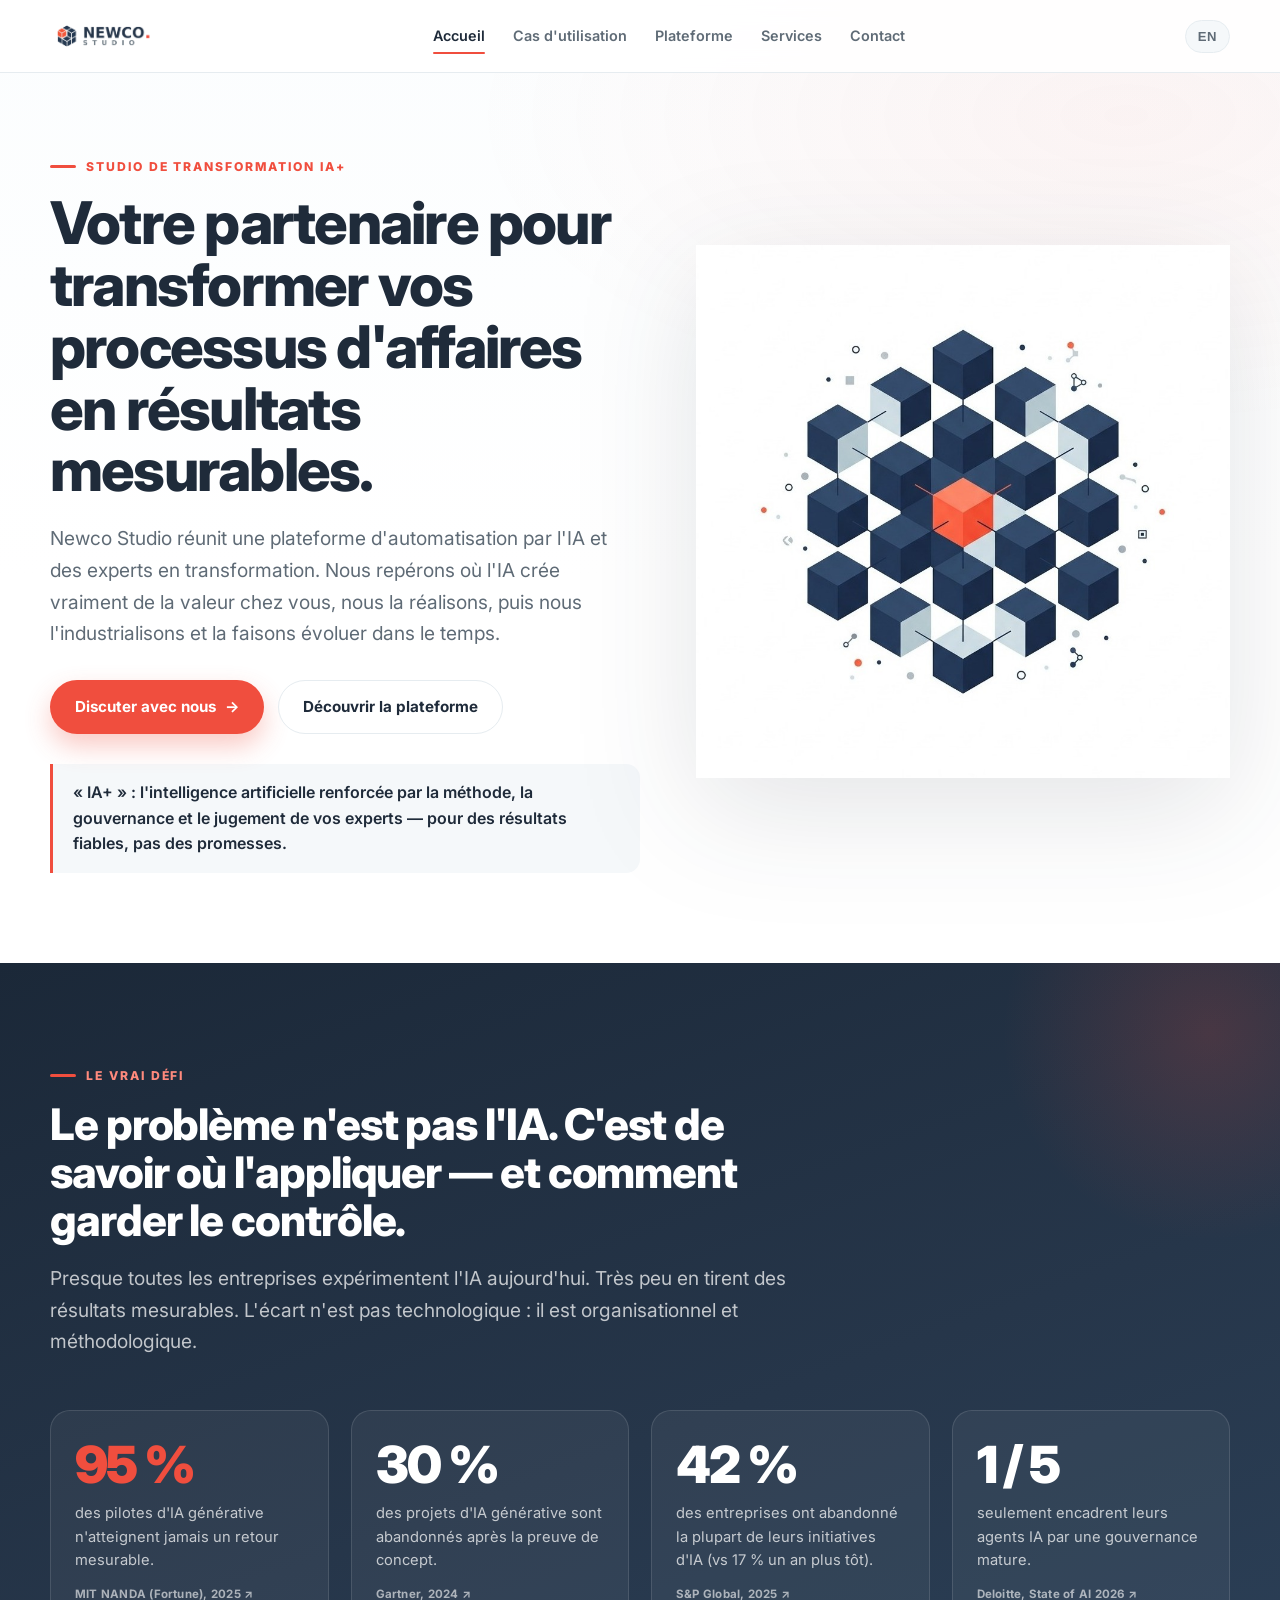
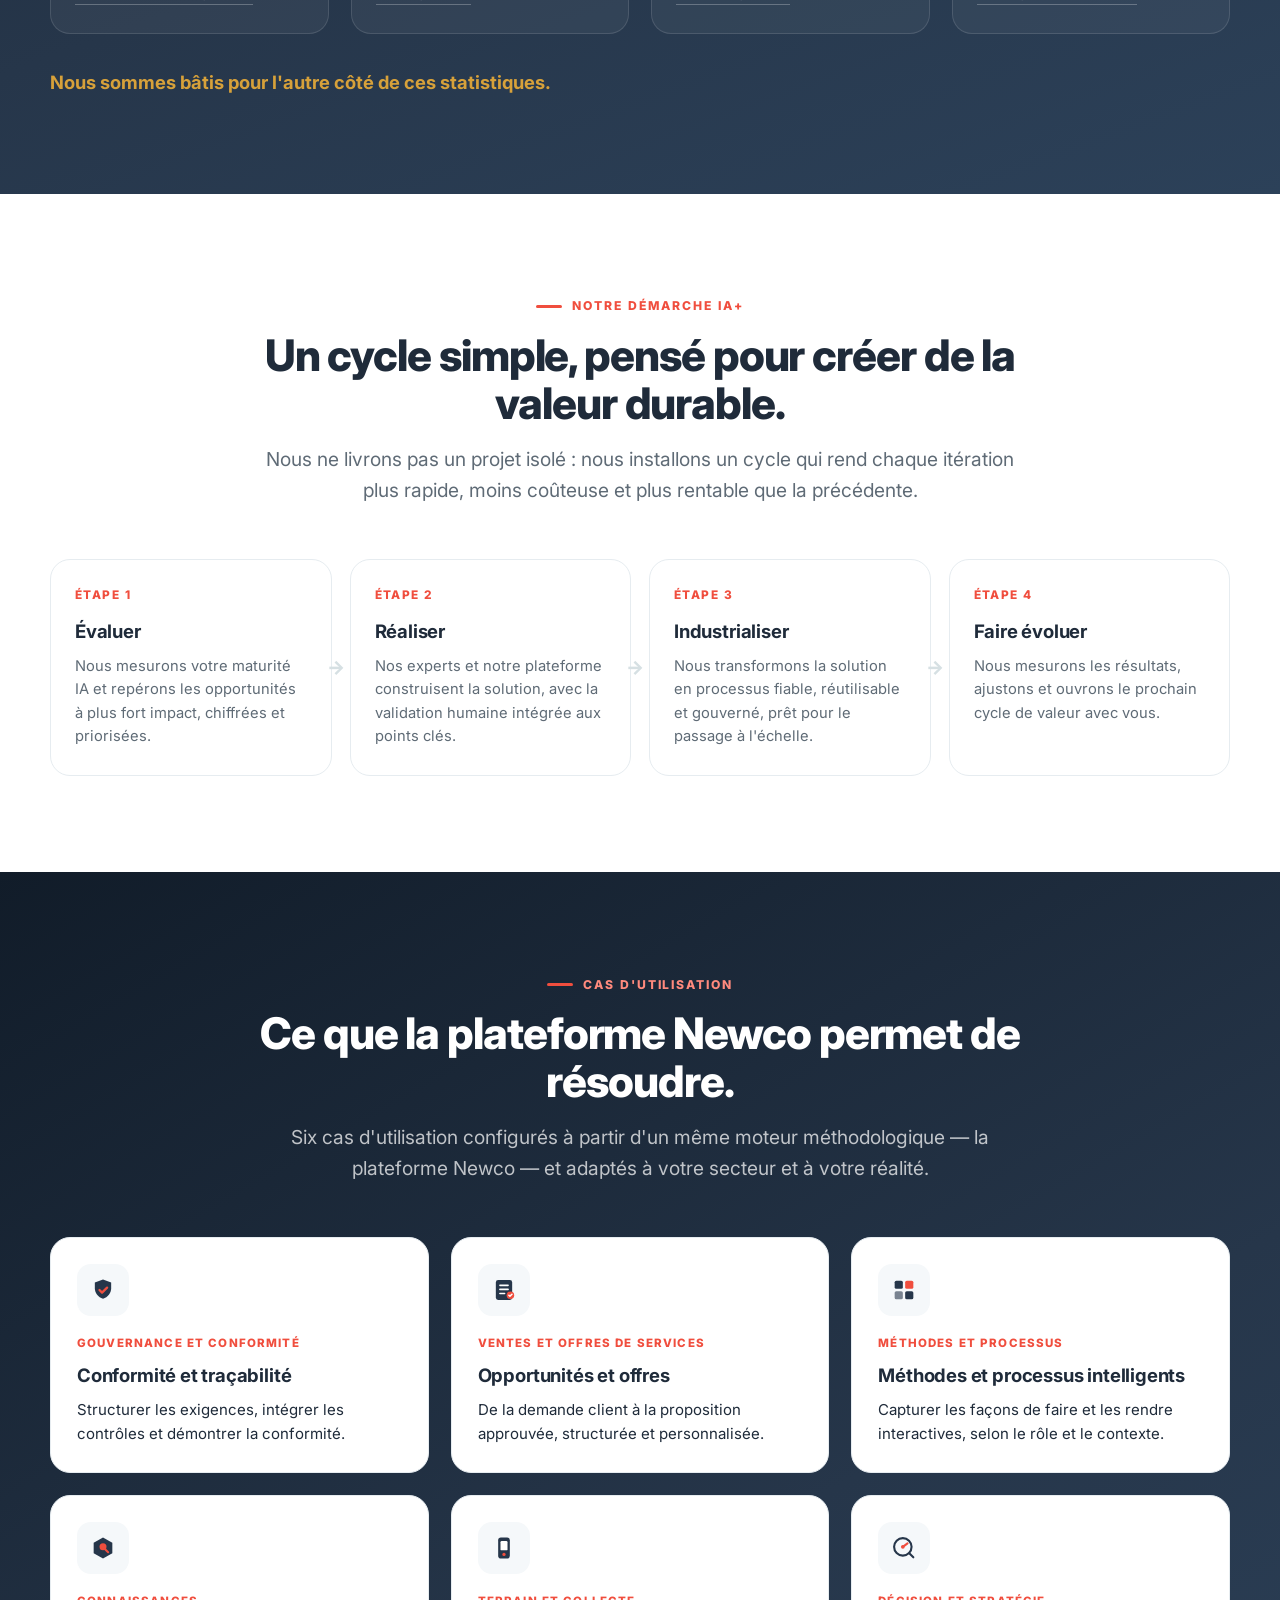
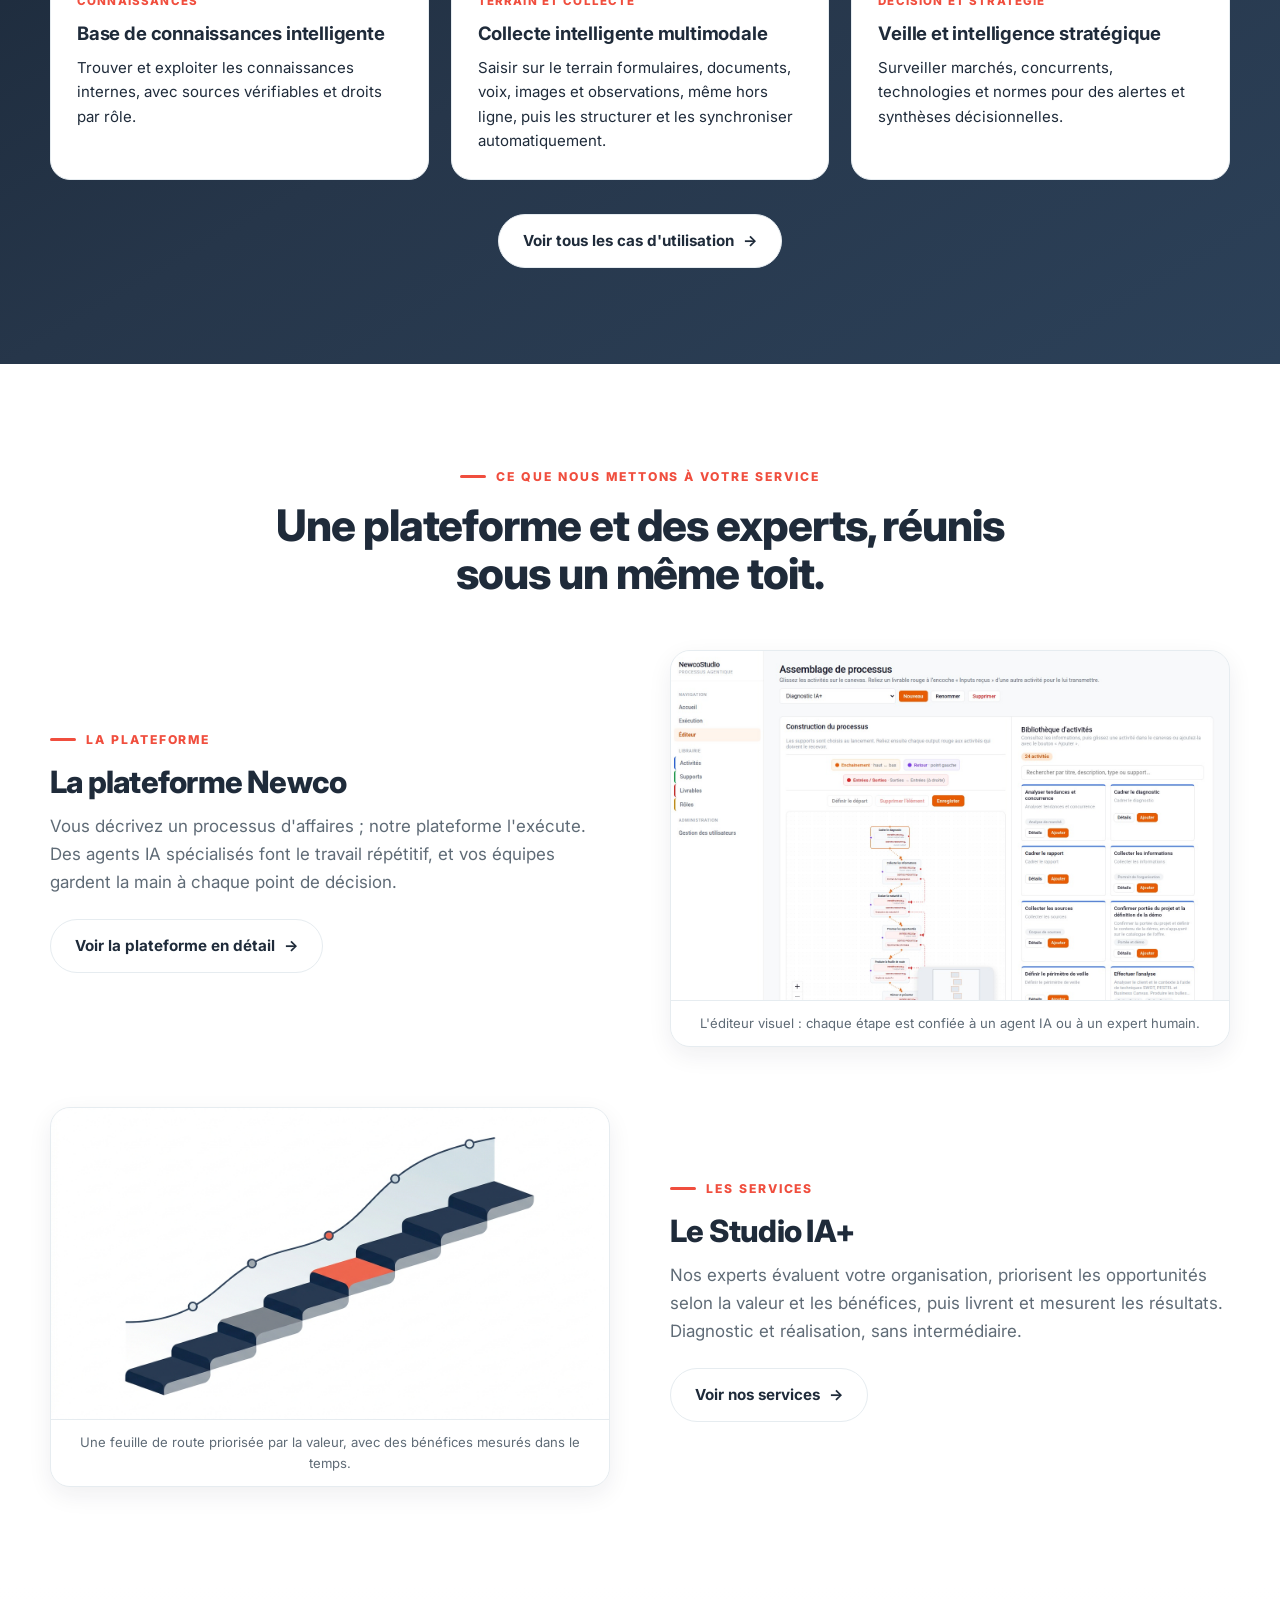
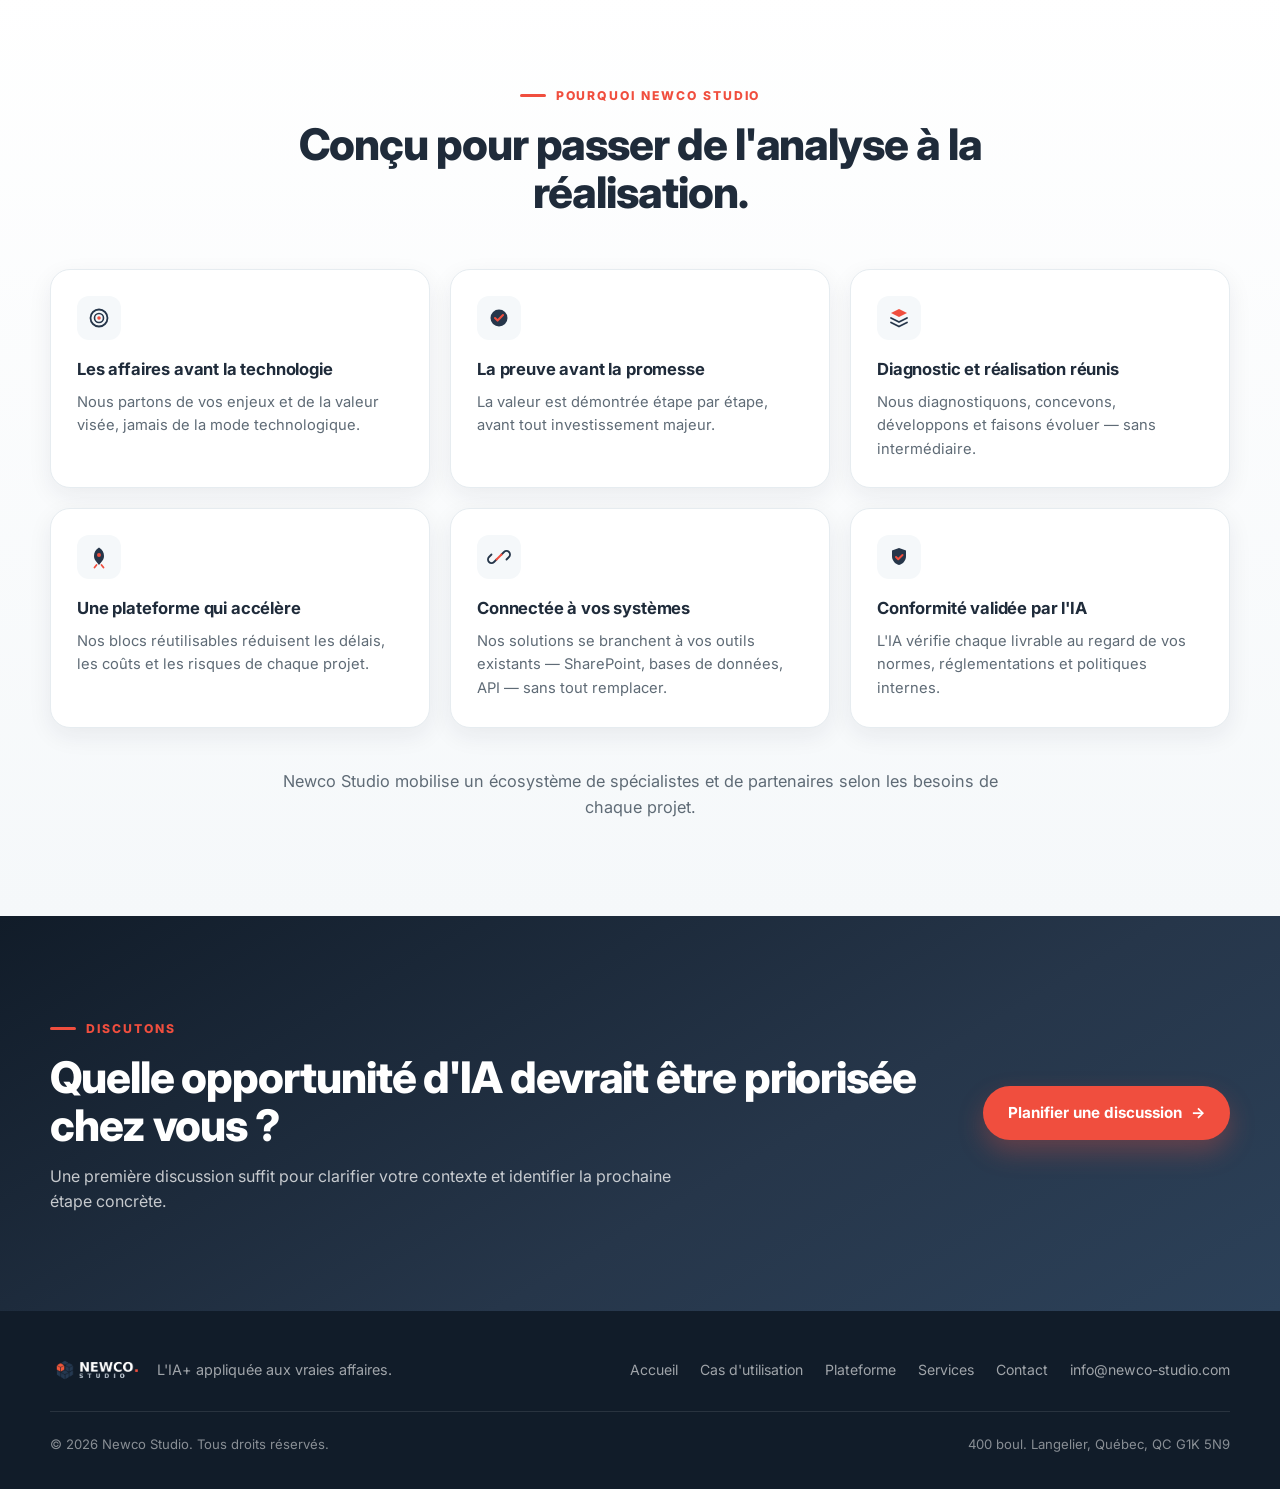
==== index.html @ 15df7fac "feat: initial public Newco Studio marketing site" ====
<!DOCTYPE html>
<html lang="fr">
<head>
<meta charset="utf-8">
<meta name="viewport" content="width=device-width, initial-scale=1">
<title>Newco Studio — Votre partenaire de transformation IA+</title>
<meta name="description" content="Newco Studio est un studio de transformation IA+ : nous évaluons où l'IA crée de la valeur chez vous, nous la réalisons avec notre plateforme et nos experts, puis nous l'industrialisons et la faisons évoluer.">
<meta name="theme-color" content="#26364A">
<link rel="icon" type="image/png" sizes="32x32" href="images/favicon-32.png">
<link rel="apple-touch-icon" sizes="180x180" href="images/favicon-180.png">
<meta property="og:type" content="website">
<meta property="og:title" content="Newco Studio — Votre partenaire de transformation IA+">
<meta property="og:description" content="Un studio qui transforme vos processus d'affaires en résultats mesurables : évaluer, réaliser, industrialiser, faire évoluer.">
<meta property="og:image" content="images/og-image.jpg">
<meta property="og:image:width" content="1200">
<meta property="og:image:height" content="630">
<meta name="twitter:card" content="summary_large_image">
<link rel="preconnect" href="https://fonts.googleapis.com">
<link rel="preconnect" href="https://fonts.gstatic.com" crossorigin>
<link href="https://fonts.googleapis.com/css2?family=Inter:wght@400;500;600;700;800;900&display=swap" rel="stylesheet">
<link rel="stylesheet" href="styles.css">
</head>
<body data-lang="fr"
  data-title-fr="Newco Studio — Votre partenaire de transformation IA+"
  data-title-en="Newco Studio — Your AI+ transformation partner">

<header class="nav">
  <div class="wrap nav-in">
    <a class="brand" href="index.html" aria-label="Newco Studio"><img src="images/logo-wordmark.png" alt="Newco Studio"></a>
    <nav class="nav-links" id="navLinks">
      <a class="link active" href="index.html"><span class="fr">Accueil</span><span class="en">Home</span></a>
      <a class="link" href="use-cases.html"><span class="fr">Cas d'utilisation</span><span class="en">Use cases</span></a>
      <a class="link" href="platform.html"><span class="fr">Plateforme</span><span class="en">Platform</span></a>
      <a class="link" href="services.html"><span class="fr">Services</span><span class="en">Services</span></a>
      <a class="link" href="contact.html"><span class="fr">Contact</span><span class="en">Contact</span></a>
    </nav>
    <div class="nav-right">
      <button class="lang" id="langBtn" aria-label="Switch language"><span class="fr">EN</span><span class="en">FR</span></button>
      <button class="menu-btn" id="menuBtn" aria-label="Menu"><span></span><span></span><span></span></button>
    </div>
  </div>
</header>

<main id="top">

<!-- HERO -->
<section class="hero">
  <div class="wrap hero-grid">
    <div class="hero-copy">
      <div class="eyebrow"><span class="fr">Studio de transformation IA+</span><span class="en">AI+ transformation studio</span></div>
      <h1>
        <span class="fr">Votre partenaire pour transformer vos processus d'affaires en résultats mesurables.</span>
        <span class="en">Your partner to turn business processes into measurable results.</span>
      </h1>
      <p class="lead">
        <span class="fr">Newco Studio réunit une plateforme d'automatisation par l'IA et des experts en transformation. Nous repérons où l'IA crée vraiment de la valeur chez vous, nous la réalisons, puis nous l'industrialisons et la faisons évoluer dans le temps.</span>
        <span class="en">Newco Studio brings together an AI automation platform and transformation experts. We pinpoint where AI truly creates value for you, we build it, then we industrialize it and keep it evolving over time.</span>
      </p>
      <div class="actions">
        <a class="btn btn-primary btn-arrow" href="contact.html"><span class="fr">Discuter avec nous</span><span class="en">Let's talk</span></a>
        <a class="btn btn-ghost" href="platform.html"><span class="fr">Découvrir la plateforme</span><span class="en">See the platform</span></a>
      </div>
      <div class="hero-q">
        <span class="fr">« IA+ » : l'intelligence artificielle renforcée par la méthode, la gouvernance et le jugement de vos experts — pour des résultats fiables, pas des promesses.</span>
        <span class="en">"AI+": artificial intelligence reinforced by method, governance and your experts' judgment — for reliable results, not promises.</span>
      </div>
    </div>
    <div class="hero-visual">
      <img src="images/hero-abstract.jpg" alt="" width="894" height="894" fetchpriority="high">
    </div>
  </div>
</section>

<!-- PROBLEM / MARKET -->
<section class="problem">
  <div class="wrap">
    <div class="section-head reveal">
      <div class="eyebrow"><span class="fr">Le vrai défi</span><span class="en">The real challenge</span></div>
      <h2>
        <span class="fr">Le problème n'est pas l'IA. C'est de savoir où l'appliquer — et comment garder le contrôle.</span>
        <span class="en">The problem isn't AI. It's knowing where to apply it — and how to stay in control.</span>
      </h2>
      <p class="lead" style="margin-top:18px">
        <span class="fr">Presque toutes les entreprises expérimentent l'IA aujourd'hui. Très peu en tirent des résultats mesurables. L'écart n'est pas technologique : il est organisationnel et méthodologique.</span>
        <span class="en">Almost every company is experimenting with AI today. Very few get measurable results. The gap isn't technological — it's organizational and methodological.</span>
      </p>
    </div>
    <div class="stats">
      <div class="stat hl reveal"><b>95&nbsp;%</b><span><span class="fr">des pilotes d'IA générative n'atteignent jamais un retour mesurable.</span><span class="en">of generative-AI pilots never reach a measurable return.</span><a class="src" href="https://fortune.com/2025/10/16/torch-ceo-former-salesforce-heather-conklin-leadership-failures-ai-roi" target="_blank" rel="noopener">MIT NANDA (Fortune), 2025 ↗</a></span></div>
      <div class="stat reveal"><b>30&nbsp;%</b><span><span class="fr">des projets d'IA générative sont abandonnés après la preuve de concept.</span><span class="en">of generative-AI projects are abandoned after proof of concept.</span><a class="src" href="https://www.gartner.com/en/newsroom/press-releases/2024-07-29-gartner-predicts-30-percent-of-generative-ai-projects-will-be-abandoned-after-proof-of-concept-by-end-of-2025" target="_blank" rel="noopener">Gartner, 2024 ↗</a></span></div>
      <div class="stat reveal"><b>42&nbsp;%</b><span><span class="fr">des entreprises ont abandonné la plupart de leurs initiatives d'IA (vs 17&nbsp;% un an plus tôt).</span><span class="en">of companies abandoned most of their AI initiatives (vs 17% a year earlier).</span><a class="src" href="https://www.ciodive.com/news/AI-project-fail-data-SPGlobal/742590" target="_blank" rel="noopener">S&amp;P Global, 2025 ↗</a></span></div>
      <div class="stat reveal"><b>1&nbsp;/&nbsp;5</b><span><span class="fr">seulement encadrent leurs agents IA par une gouvernance mature.</span><span class="en">only govern their AI agents with a mature model.</span><a class="src" href="https://www.deloitte.com/us/en/what-we-do/capabilities/applied-artificial-intelligence/content/state-of-ai-in-the-enterprise.html" target="_blank" rel="noopener">Deloitte, State of AI 2026 ↗</a></span></div>
    </div>
    <p class="problem-foot"><span class="fr">Nous sommes bâtis pour <span>l'autre côté</span> de ces statistiques.</span><span class="en">We're built for <span>the other side</span> of these statistics.</span></p>
  </div>
</section>

<!-- APPROACH / CYCLE -->
<section>
  <div class="wrap">
    <div class="section-head center reveal">
      <div class="eyebrow center-eb"><span class="fr">Notre démarche IA+</span><span class="en">Our AI+ approach</span></div>
      <h2><span class="fr">Un cycle simple, pensé pour créer de la valeur durable.</span><span class="en">A simple cycle, built to create lasting value.</span></h2>
      <p class="lead" style="margin-top:16px"><span class="fr">Nous ne livrons pas un projet isolé : nous installons un cycle qui rend chaque itération plus rapide, moins coûteuse et plus rentable que la précédente.</span><span class="en">We don't just deliver a one-off project: we set up a cycle that makes each iteration faster, cheaper and more profitable than the last.</span></p>
    </div>
    <div class="chain">
      <div class="chain-step reveal">
        <div class="cn"><span class="fr">Étape 1</span><span class="en">Step 1</span></div>
        <h3><span class="fr">Évaluer</span><span class="en">Evaluate</span></h3>
        <p><span class="fr">Nous mesurons votre maturité IA et repérons les opportunités à plus fort impact, chiffrées et priorisées.</span><span class="en">We measure your AI maturity and identify the highest-impact opportunities, quantified and prioritized.</span></p>
      </div>
      <div class="chain-step reveal">
        <div class="cn"><span class="fr">Étape 2</span><span class="en">Step 2</span></div>
        <h3><span class="fr">Réaliser</span><span class="en">Deliver</span></h3>
        <p><span class="fr">Nos experts et notre plateforme construisent la solution, avec la validation humaine intégrée aux points clés.</span><span class="en">Our experts and platform build the solution, with human validation built into every key step.</span></p>
      </div>
      <div class="chain-step reveal">
        <div class="cn"><span class="fr">Étape 3</span><span class="en">Step 3</span></div>
        <h3><span class="fr">Industrialiser</span><span class="en">Industrialize</span></h3>
        <p><span class="fr">Nous transformons la solution en processus fiable, réutilisable et gouverné, prêt pour le passage à l'échelle.</span><span class="en">We turn the solution into a reliable, reusable, governed process ready to scale.</span></p>
      </div>
      <div class="chain-step reveal">
        <div class="cn"><span class="fr">Étape 4</span><span class="en">Step 4</span></div>
        <h3><span class="fr">Faire évoluer</span><span class="en">Evolve</span></h3>
        <p><span class="fr">Nous mesurons les résultats, ajustons et ouvrons le prochain cycle de valeur avec vous.</span><span class="en">We measure results, adjust, and open the next value cycle with you.</span></p>
      </div>
    </div>
  </div>
</section>

<!-- USE CASES -->
<section class="dark">
  <div class="wrap">
    <div class="section-head center reveal">
      <div class="eyebrow center-eb"><span class="fr">Cas d'utilisation</span><span class="en">Use cases</span></div>
      <h2><span class="fr">Ce que la plateforme Newco permet de résoudre.</span><span class="en">What the Newco platform helps you solve.</span></h2>
      <p class="lead" style="margin-top:16px"><span class="fr">Six cas d'utilisation configurés à partir d'un même moteur méthodologique — la plateforme Newco — et adaptés à votre secteur et à votre réalité.</span><span class="en">Six use cases configured from one methodological engine — the Newco platform — and tailored to your sector and reality.</span></p>
    </div>
    <div class="cards">
      <a class="rcard reveal" href="use-cases.html#conformite" style="text-decoration:none;color:inherit">
        <div class="ricon"><svg viewBox="0 0 24 24" fill="none"><path d="M12 3l7 2.5v5c0 4.2-2.9 7.7-7 9-4.1-1.3-7-4.8-7-9v-5L12 3z" fill="#26364A"/><path d="M9 12l2.2 2.2L15.5 10" stroke="#F04E3E" stroke-width="2" stroke-linecap="round" stroke-linejoin="round"/></svg></div>
        <div class="rsector"><span class="fr">Gouvernance et conformité</span><span class="en">Governance &amp; compliance</span></div>
        <h3><span class="fr">Conformité et traçabilité</span><span class="en">Compliance &amp; traceability</span></h3>
        <p><span class="fr">Structurer les exigences, intégrer les contrôles et démontrer la conformité.</span><span class="en">Structure requirements, embed controls and prove compliance.</span></p>
      </a>
      <a class="rcard reveal" href="use-cases.html#offres" style="text-decoration:none;color:inherit">
        <div class="ricon"><svg viewBox="0 0 24 24" fill="none"><rect x="5" y="3.5" width="14" height="17" rx="2" fill="#26364A"/><path d="M8.5 8h7M8.5 11.5h7M8.5 15h4" stroke="#fff" stroke-width="1.4" stroke-linecap="round"/><circle cx="17.5" cy="16.5" r="3.2" fill="#F04E3E"/><path d="M16.2 16.5l.9.9 1.7-1.8" stroke="#fff" stroke-width="1.3" stroke-linecap="round" stroke-linejoin="round"/></svg></div>
        <div class="rsector"><span class="fr">Ventes et offres de services</span><span class="en">Sales &amp; service offerings</span></div>
        <h3><span class="fr">Opportunités et offres</span><span class="en">Opportunities &amp; proposals</span></h3>
        <p><span class="fr">De la demande client à la proposition approuvée, structurée et personnalisée.</span><span class="en">From client request to an approved, structured and tailored proposal.</span></p>
      </a>
      <a class="rcard reveal" href="use-cases.html#methodes" style="text-decoration:none;color:inherit">
        <div class="ricon"><svg viewBox="0 0 24 24" fill="none"><rect x="4" y="4" width="7" height="7" rx="1.4" fill="#26364A"/><rect x="13" y="4" width="7" height="7" rx="1.4" fill="#F04E3E"/><rect x="4" y="13" width="7" height="7" rx="1.4" fill="#26364A" opacity=".6"/><rect x="13" y="13" width="7" height="7" rx="1.4" fill="#26364A"/></svg></div>
        <div class="rsector"><span class="fr">Méthodes et processus</span><span class="en">Methods &amp; processes</span></div>
        <h3><span class="fr">Méthodes et processus intelligents</span><span class="en">Smart methods &amp; processes</span></h3>
        <p><span class="fr">Capturer les façons de faire et les rendre interactives, selon le rôle et le contexte.</span><span class="en">Capture ways of working and make them interactive, by role and context.</span></p>
      </a>
      <a class="rcard reveal" href="use-cases.html#connaissances" style="text-decoration:none;color:inherit">
        <div class="ricon"><svg viewBox="0 0 24 24" fill="none"><path d="M12 3l8 4.5v9L12 21l-8-4.5v-9L12 3z" fill="#26364A"/><circle cx="12" cy="11" r="3" fill="#F04E3E"/><path d="M14 13.2l2.4 2.4" stroke="#F04E3E" stroke-width="1.8" stroke-linecap="round"/></svg></div>
        <div class="rsector"><span class="fr">Connaissances</span><span class="en">Knowledge</span></div>
        <h3><span class="fr">Base de connaissances intelligente</span><span class="en">Smart knowledge base</span></h3>
        <p><span class="fr">Trouver et exploiter les connaissances internes, avec sources vérifiables et droits par rôle.</span><span class="en">Find and use internal knowledge, with verifiable sources and role-based access.</span></p>
      </a>
      <a class="rcard reveal" href="use-cases.html#collecte" style="text-decoration:none;color:inherit">
        <div class="ricon"><svg viewBox="0 0 24 24" fill="none"><rect x="7" y="3" width="10" height="18" rx="2.4" fill="#26364A"/><rect x="9" y="6" width="6" height="8" rx="1" fill="#fff"/><circle cx="12" cy="17.5" r="1.4" fill="#F04E3E"/></svg></div>
        <div class="rsector"><span class="fr">Terrain et collecte</span><span class="en">Field &amp; capture</span></div>
        <h3><span class="fr">Collecte intelligente multimodale</span><span class="en">Multimodal smart capture</span></h3>
        <p><span class="fr">Saisir sur le terrain formulaires, documents, voix, images et observations, même hors ligne, puis les structurer et les synchroniser automatiquement.</span><span class="en">Capture forms, documents, voice, images and observations in the field, even offline, then structure and sync them automatically.</span></p>
      </a>
      <a class="rcard reveal" href="use-cases.html#veille" style="text-decoration:none;color:inherit">
        <div class="ricon"><svg viewBox="0 0 24 24" fill="none"><circle cx="11" cy="11" r="7.5" stroke="#26364A" stroke-width="1.8"/><path d="M11 11l4-3" stroke="#F04E3E" stroke-width="1.8" stroke-linecap="round"/><circle cx="11" cy="11" r="1.6" fill="#F04E3E"/><path d="M16.5 16.5L20 20" stroke="#26364A" stroke-width="1.8" stroke-linecap="round"/></svg></div>
        <div class="rsector"><span class="fr">Décision et stratégie</span><span class="en">Decision &amp; strategy</span></div>
        <h3><span class="fr">Veille et intelligence stratégique</span><span class="en">Market &amp; strategic intelligence</span></h3>
        <p><span class="fr">Surveiller marchés, concurrents, technologies et normes pour des alertes et synthèses décisionnelles.</span><span class="en">Monitor markets, competitors, technologies and standards for decision-ready alerts and briefs.</span></p>
      </a>
    </div>
    <div style="text-align:center;margin-top:34px" class="reveal">
      <a class="btn btn-ghost btn-arrow" href="use-cases.html"><span class="fr">Voir tous les cas d'utilisation</span><span class="en">See all use cases</span></a>
    </div>
  </div>
</section>

<!-- WHAT WE OFFER (Product + Services teaser) -->
<section>
  <div class="wrap">
    <div class="section-head center reveal">
      <div class="eyebrow center-eb"><span class="fr">Ce que nous mettons à votre service</span><span class="en">What we bring to the table</span></div>
      <h2><span class="fr">Une plateforme et des experts, réunis sous un même toit.</span><span class="en">A platform and experts, under one roof.</span></h2>
    </div>
    <div class="split">
      <div class="reveal">
        <div class="eyebrow"><span class="fr">La plateforme</span><span class="en">The platform</span></div>
        <h2 style="font-size:clamp(1.5rem,2.4vw,2rem)"><span class="fr">La plateforme Newco</span><span class="en">The Newco platform</span></h2>
        <p class="lead" style="margin-top:14px;font-size:1.06rem"><span class="fr">Vous décrivez un processus d'affaires ; notre plateforme l'exécute. Des agents IA spécialisés font le travail répétitif, et vos équipes gardent la main à chaque point de décision.</span><span class="en">You describe a business process; our platform runs it. Specialized AI agents handle the repetitive work, and your teams keep control at every decision point.</span></p>
        <div style="margin-top:22px"><a class="btn btn-ghost btn-arrow" href="platform.html"><span class="fr">Voir la plateforme en détail</span><span class="en">Explore the platform</span></a></div>
      </div>
      <div class="split-media reveal">
        <img src="images/product-editor.jpg" alt="">
        <div class="media-cap"><span class="fr">L'éditeur visuel : chaque étape est confiée à un agent IA ou à un expert humain.</span><span class="en">The visual editor: each step is handled by an AI agent or a human expert.</span></div>
      </div>
    </div>
    <div class="split rev" style="margin-top:60px">
      <div class="reveal">
        <div class="eyebrow"><span class="fr">Les services</span><span class="en">The services</span></div>
        <h2 style="font-size:clamp(1.5rem,2.4vw,2rem)"><span class="fr">Le Studio IA+</span><span class="en">The AI+ Studio</span></h2>
        <p class="lead" style="margin-top:14px;font-size:1.06rem"><span class="fr">Nos experts évaluent votre organisation, priorisent les opportunités selon la valeur et les bénéfices, puis livrent et mesurent les résultats. Diagnostic et réalisation, sans intermédiaire.</span><span class="en">Our experts assess your organization, prioritize opportunities by value and benefits, then deliver and measure results. Diagnosis and delivery, with no hand-offs.</span></p>
        <div style="margin-top:22px"><a class="btn btn-ghost btn-arrow" href="services.html"><span class="fr">Voir nos services</span><span class="en">See our services</span></a></div>
      </div>
      <div class="split-media reveal">
        <img src="images/service-roadmap.jpg" alt="">
        <div class="media-cap"><span class="fr">Une feuille de route priorisée par la valeur, avec des bénéfices mesurés dans le temps.</span><span class="en">A roadmap prioritized by value, with benefits measured over time.</span></div>
      </div>
    </div>
  </div>
</section>

<!-- WHY -->
<section class="why">
  <div class="wrap">
    <div class="section-head center reveal">
      <div class="eyebrow center-eb"><span class="fr">Pourquoi Newco Studio</span><span class="en">Why Newco Studio</span></div>
      <h2><span class="fr">Conçu pour passer de l'analyse à la réalisation.</span><span class="en">Built to go from analysis to real results.</span></h2>
    </div>
    <div class="why-grid">
      <div class="why-card reveal">
        <div class="wi"><svg viewBox="0 0 24 24" fill="none"><circle cx="12" cy="12" r="8.5" stroke="#26364A" stroke-width="1.8"/><circle cx="12" cy="12" r="4.5" stroke="#26364A" stroke-width="1.6"/><circle cx="12" cy="12" r="1.8" fill="#F04E3E"/></svg></div>
        <h3><span class="fr">Les affaires avant la technologie</span><span class="en">Business before technology</span></h3>
        <p><span class="fr">Nous partons de vos enjeux et de la valeur visée, jamais de la mode technologique.</span><span class="en">We start from your challenges and target value, never from tech hype.</span></p>
      </div>
      <div class="why-card reveal">
        <div class="wi"><svg viewBox="0 0 24 24" fill="none"><circle cx="12" cy="12" r="8.5" fill="#26364A"/><path d="M8 12l2.6 2.6L16 9" stroke="#F04E3E" stroke-width="2.1" stroke-linecap="round" stroke-linejoin="round"/></svg></div>
        <h3><span class="fr">La preuve avant la promesse</span><span class="en">Proof before promise</span></h3>
        <p><span class="fr">La valeur est démontrée étape par étape, avant tout investissement majeur.</span><span class="en">Value is proven step by step, before any major investment.</span></p>
      </div>
      <div class="why-card reveal">
        <div class="wi"><svg viewBox="0 0 24 24" fill="none"><path d="M12 3l8 4-8 4-8-4 8-4z" fill="#F04E3E"/><path d="M4 12l8 4 8-4" stroke="#26364A" stroke-width="1.8" stroke-linecap="round" stroke-linejoin="round"/><path d="M4 16.5l8 4 8-4" stroke="#26364A" stroke-width="1.8" stroke-linecap="round" stroke-linejoin="round"/></svg></div>
        <h3><span class="fr">Diagnostic et réalisation réunis</span><span class="en">Diagnosis and delivery together</span></h3>
        <p><span class="fr">Nous diagnostiquons, concevons, développons et faisons évoluer — sans intermédiaire.</span><span class="en">We diagnose, design, build and evolve — no hand-offs.</span></p>
      </div>
      <div class="why-card reveal">
        <div class="wi"><svg viewBox="0 0 24 24" fill="none"><path d="M12 2.5c3.5 2 5 5.2 5 8.5 0 2.3-1 4.3-2.4 5.8L12 20l-2.6-3.2C8 15.3 7 13.3 7 11c0-3.3 1.5-6.5 5-8.5z" fill="#26364A"/><circle cx="12" cy="10" r="2" fill="#F04E3E"/><path d="M9.5 20l-2 2.5M14.5 20l2 2.5" stroke="#F04E3E" stroke-width="1.8" stroke-linecap="round"/></svg></div>
        <h3><span class="fr">Une plateforme qui accélère</span><span class="en">A platform that accelerates</span></h3>
        <p><span class="fr">Nos blocs réutilisables réduisent les délais, les coûts et les risques de chaque projet.</span><span class="en">Our reusable building blocks cut the time, cost and risk of every project.</span></p>
      </div>
      <div class="why-card reveal">
        <div class="wi"><svg viewBox="0 0 24 24" fill="none"><path d="M9.5 14.5L7 17a3.5 3.5 0 01-5-5l2.5-2.5" stroke="#26364A" stroke-width="1.8" stroke-linecap="round"/><path d="M14.5 9.5L17 7a3.5 3.5 0 015 5l-2.5 2.5" stroke="#26364A" stroke-width="1.8" stroke-linecap="round"/><path d="M9.5 14.5l5-5" stroke="#F04E3E" stroke-width="2" stroke-linecap="round"/></svg></div>
        <h3><span class="fr">Connectée à vos systèmes</span><span class="en">Connected to your systems</span></h3>
        <p><span class="fr">Nos solutions se branchent à vos outils existants — SharePoint, bases de données, API — sans tout remplacer.</span><span class="en">Our solutions connect to your existing tools — SharePoint, databases, APIs — without replacing everything.</span></p>
      </div>
      <div class="why-card reveal">
        <div class="wi"><svg viewBox="0 0 24 24" fill="none"><path d="M12 3l7 2.6v5.3c0 4.6-3 7.9-7 9.2-4-1.3-7-4.6-7-9.2V5.6L12 3z" fill="#26364A"/><path d="M9 12l2.2 2.2L15.5 10" stroke="#F04E3E" stroke-width="2" stroke-linecap="round" stroke-linejoin="round"/></svg></div>
        <h3><span class="fr">Conformité validée par l'IA</span><span class="en">AI-validated compliance</span></h3>
        <p><span class="fr">L'IA vérifie chaque livrable au regard de vos normes, réglementations et politiques internes.</span><span class="en">AI checks every deliverable against your standards, regulations and internal policies.</span></p>
      </div>
    </div>
    <p class="why-foot"><span class="fr">Newco Studio mobilise un écosystème de spécialistes et de partenaires selon les besoins de chaque projet.</span><span class="en">Newco Studio taps a network of specialists and partners as each project requires.</span></p>
  </div>
</section>

<!-- CTA -->
<section class="cta">
  <div class="wrap">
    <div class="cta-box reveal">
      <div>
        <div class="eyebrow"><span class="fr">Discutons</span><span class="en">Let's talk</span></div>
        <h2><span class="fr">Quelle opportunité d'IA devrait être priorisée chez vous ?</span><span class="en">Which AI opportunity should you prioritize first?</span></h2>
        <p><span class="fr">Une première discussion suffit pour clarifier votre contexte et identifier la prochaine étape concrète.</span><span class="en">A first conversation is enough to clarify your context and identify the next concrete step.</span></p>
      </div>
      <a class="btn btn-primary btn-arrow" href="contact.html"><span class="fr">Planifier une discussion</span><span class="en">Schedule a conversation</span></a>
    </div>
  </div>
</section>

</main>

<footer class="footer">
  <div class="wrap footer-in">
    <div class="footer-brand">
      <img src="images/logo-wordmark-light.png" alt="Newco Studio">
      <p class="footer-tag"><span class="fr">L'IA+ appliquée aux vraies affaires.</span><span class="en">AI+ applied to real business.</span></p>
    </div>
    <nav class="footer-links">
      <a href="index.html"><span class="fr">Accueil</span><span class="en">Home</span></a>
      <a href="use-cases.html"><span class="fr">Cas d'utilisation</span><span class="en">Use cases</span></a>
      <a href="platform.html"><span class="fr">Plateforme</span><span class="en">Platform</span></a>
      <a href="services.html"><span class="fr">Services</span><span class="en">Services</span></a>
      <a href="contact.html"><span class="fr">Contact</span><span class="en">Contact</span></a>
      <a href="mailto:info@newco-studio.com">info@newco-studio.com</a>
    </nav>
  </div>
  <div class="wrap footer-bottom">
    <span><span class="fr">© 2026 Newco Studio. Tous droits réservés.</span><span class="en">© 2026 Newco Studio. All rights reserved.</span></span>
    <span><span class="fr">400 boul. Langelier, Québec, QC G1K 5N9</span><span class="en">400 Langelier Blvd, Quebec City, QC G1K 5N9</span></span>
  </div>
</footer>

<script src="app.js"></script>
</body>
</html>
---- styles.css ----
:root{
  --navy:#26364A; --navy-deep:#1b2838; --navy-darker:#111c29;
  --orange:#F04E3E; --brick:#C44132; --gold:#D7A13A;
  --ink:#1f2b3a; --muted:#5f6b76; --line:#e6ecf0;
  --paper:#ffffff; --soft:#f5f8fa; --soft2:#eef3f6;
  --slate:#6E7A83; --mist:#D6E0E3;
  --purple:#7C5CBF;
  --radius:20px; --shadow:0 20px 50px rgba(23,35,51,.10); --shadow-sm:0 8px 24px rgba(23,35,51,.07);
  --maxw:1180px;
}
*{box-sizing:border-box}
html{scroll-behavior:smooth;scroll-padding-top:86px}
body{margin:0;font-family:"Inter",ui-sans-serif,system-ui,-apple-system,"Segoe UI",sans-serif;color:var(--ink);background:var(--paper);line-height:1.6;-webkit-font-smoothing:antialiased;text-rendering:optimizeLegibility}
a{color:inherit;text-decoration:none}
img{max-width:100%;display:block}
.wrap{width:min(var(--maxw),calc(100% - 44px));margin-inline:auto}
section{padding:96px 0}
h1,h2,h3,p{margin:0}
h1{font-size:clamp(2.3rem,4.6vw,3.9rem);line-height:1.05;letter-spacing:-.03em;font-weight:800;color:var(--ink)}
h2{font-size:clamp(1.9rem,3.4vw,2.9rem);line-height:1.1;letter-spacing:-.025em;font-weight:800}
h3{font-size:1.16rem;font-weight:700;letter-spacing:-.01em}
p{color:var(--muted)}
.lead{font-size:clamp(1.05rem,1.5vw,1.25rem);line-height:1.65;color:var(--muted)}
.eyebrow{display:inline-flex;align-items:center;gap:10px;font-size:.76rem;font-weight:800;letter-spacing:.16em;text-transform:uppercase;color:var(--orange);margin-bottom:16px}
.eyebrow::before{content:"";width:26px;height:3px;border-radius:99px;background:var(--orange)}
.section-head{max-width:760px;margin-bottom:52px}
.section-head.center{margin-inline:auto;text-align:center}
.center-eb{justify-content:center}
.muted-strong{color:var(--ink);font-weight:600}
/* Buttons */
.btn{display:inline-flex;align-items:center;justify-content:center;gap:9px;padding:14px 24px;border-radius:999px;font-weight:700;font-size:.95rem;border:1.5px solid transparent;cursor:pointer;transition:transform .18s ease,background .18s ease,box-shadow .18s ease,border-color .18s}
.btn:hover{transform:translateY(-2px)}
.btn-primary{background:var(--orange);color:#fff;box-shadow:0 12px 26px rgba(240,78,62,.30)}
.btn-primary:hover{background:var(--brick);box-shadow:0 16px 32px rgba(196,65,50,.34)}
.btn-ghost{border-color:var(--line);color:var(--ink);background:#fff}
.btn-ghost:hover{border-color:var(--navy);background:var(--soft)}
.btn-light{border-color:rgba(255,255,255,.28);color:#fff;background:rgba(255,255,255,.06)}
.btn-light:hover{background:rgba(255,255,255,.14)}
.btn-arrow::after{content:"→";font-weight:700;transition:transform .18s}
.btn:hover .btn-arrow::after,.btn-arrow:hover::after{transform:translateX(3px)}
/* Nav */
header.nav{position:fixed;inset:0 0 auto 0;z-index:1000;background:rgba(255,255,255,.85);backdrop-filter:saturate(180%) blur(14px);border-bottom:1px solid var(--line)}
.nav-in{height:72px;display:flex;align-items:center;justify-content:space-between;gap:20px}
.brand{display:flex;align-items:center;gap:12px}
.brand img{height:34px;width:auto}
.nav-links{display:flex;align-items:center;gap:28px}
.nav-links a.link{font-size:.9rem;font-weight:600;color:var(--muted);transition:color .16s;position:relative}
.nav-links a.link:hover{color:var(--ink)}
.nav-links a.link.active{color:var(--ink)}
.nav-links a.link.active::after{content:"";position:absolute;left:0;right:0;bottom:-6px;height:2px;border-radius:2px;background:var(--orange)}
.nav-right{display:flex;align-items:center;gap:14px}
.lang{display:inline-flex;align-items:center;gap:6px;font-size:.82rem;font-weight:800;letter-spacing:.04em;color:var(--muted);background:var(--soft);border:1px solid var(--line);padding:8px 12px;border-radius:999px;cursor:pointer;transition:.16s}
.lang:hover{color:var(--ink);border-color:var(--navy)}
.menu-btn{display:none;background:none;border:0;cursor:pointer;padding:6px}
.menu-btn span{display:block;width:24px;height:2px;background:var(--ink);margin:5px 0;border-radius:2px;transition:.2s}
/* Hero (home) */
.hero{padding-top:150px;padding-bottom:90px;background:radial-gradient(1100px 520px at 88% 12%,rgba(240,78,62,.06),transparent 60%),linear-gradient(180deg,#fbfdfe,#fff 60%)}
.hero-grid{display:grid;grid-template-columns:1.05fr .95fr;gap:56px;align-items:center}
.hero-copy{max-width:600px}
.hero h1{margin-bottom:22px}
.hero .lead{margin-bottom:30px}
.hero .actions{display:flex;flex-wrap:wrap;gap:14px}
.hero-q{margin-top:30px;padding:16px 20px;border-left:3px solid var(--orange);background:var(--soft);border-radius:0 14px 14px 0;font-weight:600;color:var(--ink)}
.hero-visual{position:relative}
.hero-visual img{width:100%;height:auto;filter:drop-shadow(0 30px 60px rgba(23,35,51,.12))}
/* Page hero (inner pages) */
.page-hero{padding-top:132px;padding-bottom:56px;background:radial-gradient(900px 440px at 90% 0%,rgba(240,78,62,.06),transparent 60%),linear-gradient(180deg,#fbfdfe,#fff 70%)}
.page-hero .lead{margin-top:18px;max-width:720px}
.page-hero .actions{margin-top:28px;display:flex;flex-wrap:wrap;gap:14px}
/* Problem / stats */
.problem{background:linear-gradient(160deg,var(--navy-deep),var(--navy) 55%,#2c4159);color:#fff;position:relative;overflow:hidden}
.problem::after{content:"";position:absolute;right:-140px;top:-140px;width:420px;height:420px;border-radius:50%;background:radial-gradient(circle,rgba(240,78,62,.18),transparent 70%)}
.problem .eyebrow{color:#ff8a7d}
.problem h2{color:#fff;position:relative;z-index:2}
.problem .lead{color:rgba(255,255,255,.72)}
.stats{display:grid;grid-template-columns:repeat(4,1fr);gap:22px;margin-top:52px;position:relative;z-index:2}
.stat{background:rgba(255,255,255,.05);border:1px solid rgba(255,255,255,.12);border-radius:var(--radius);padding:28px 24px}
.stat b{display:block;font-size:clamp(2.4rem,4vw,3.2rem);font-weight:900;letter-spacing:-.03em;color:#fff;line-height:1}
.stat span{display:block;margin-top:12px;font-size:.92rem;color:rgba(255,255,255,.72)}
.stat.hl b{color:var(--orange)}
.stat-source{margin-top:26px;font-size:.8rem;color:rgba(255,255,255,.5);position:relative;z-index:2}
.stat-source a,.metrics-foot a.src{color:rgba(255,255,255,.72);text-decoration:underline;text-underline-offset:2px}
.stat-source a:hover,.metrics-foot a.src:hover{color:#fff}
.stat .src,.metric .src{display:inline-block;margin-top:12px;font-size:.72rem;font-weight:700;letter-spacing:.02em;color:rgba(255,255,255,.6);text-decoration:none;border-bottom:1px solid rgba(255,255,255,.26);padding-bottom:1px;transition:.15s}
.stat .src:hover,.metric .src:hover{color:#fff;border-color:#fff}
.problem-foot{margin-top:34px;font-size:1.15rem;font-weight:700;color:#fff;position:relative;z-index:2}
.problem-foot span{color:var(--gold)}
/* Chain: Évaluer → Réaliser → Industrialiser → Faire évoluer */
.chain{display:grid;grid-template-columns:repeat(4,1fr);gap:18px;margin-top:14px}
.chain-step{position:relative;background:#fff;border:1px solid var(--line);border-radius:var(--radius);padding:26px 24px;transition:transform .2s,box-shadow .2s,border-color .2s}
.chain-step:hover{transform:translateY(-5px);box-shadow:var(--shadow);border-color:transparent}
.chain-step .cn{font-size:.74rem;font-weight:800;letter-spacing:.12em;text-transform:uppercase;color:var(--orange);margin-bottom:12px}
.chain-step h3{margin-bottom:8px}
.chain-step p{font-size:.92rem}
.chain-step:not(:last-child)::after{content:"→";position:absolute;right:-14px;top:50%;transform:translateY(-50%);color:var(--mist);font-weight:800;font-size:1.2rem;z-index:2}
/* Pillars (approach) */
.pillars{display:grid;grid-template-columns:repeat(3,1fr);gap:22px}
.pillar{background:#fff;border:1px solid var(--line);border-radius:var(--radius);padding:30px;box-shadow:var(--shadow-sm);transition:transform .2s,box-shadow .2s}
.pillar:hover{transform:translateY(-4px);box-shadow:var(--shadow)}
.pillar-top{display:flex;align-items:center;gap:14px;margin-bottom:14px}
.pillar .pi{width:48px;height:48px;border-radius:13px;background:var(--soft);display:grid;place-items:center;flex:0 0 auto}
.pillar .pi svg{width:26px;height:26px}
.pillar-tag{font-size:.72rem;font-weight:800;letter-spacing:.1em;text-transform:uppercase;color:var(--orange)}
.pillar h3{font-size:1.14rem}
.pillar>p{font-size:.95rem;margin-bottom:14px}
.pillar ul{margin:0;padding:0;list-style:none;display:grid;gap:8px}
.pillar li{position:relative;padding-left:22px;font-size:.9rem;color:var(--muted)}
.pillar li::before{content:"";position:absolute;left:0;top:8px;width:9px;height:9px;border-radius:50%;background:var(--orange);opacity:.85}
.pillar .pillar-foot{margin-top:16px;font-size:.78rem;font-weight:800;letter-spacing:.06em;text-transform:uppercase;color:var(--navy)}
/* Metrics band */
.metrics{background:linear-gradient(150deg,var(--navy-darker),var(--navy) 60%,#2c4159);color:#fff}
.metrics .eyebrow{color:#ff8a7d}
.metrics h2{color:#fff}
.metrics .lead{color:rgba(255,255,255,.72)}
.metric-grid{display:grid;grid-template-columns:repeat(4,1fr);gap:22px;margin-top:48px}
.metric{background:rgba(255,255,255,.05);border:1px solid rgba(255,255,255,.12);border-radius:var(--radius);padding:28px 24px}
.metric b{display:block;font-size:clamp(1.9rem,3vw,2.5rem);font-weight:900;letter-spacing:-.02em;color:var(--orange);line-height:1.05}
.metric span{display:block;margin-top:12px;font-size:.9rem;color:rgba(255,255,255,.74)}
.metrics-foot{margin-top:34px;font-size:1.12rem;font-weight:700;color:#fff}
.metrics-foot span{color:var(--gold)}
/* Dark section modifier */
.dark{background:linear-gradient(150deg,var(--navy-darker),var(--navy) 60%,#2c4159);color:#fff}
.dark .eyebrow{color:#ff8a7d}
.dark h2{color:#fff}
.dark .lead{color:rgba(255,255,255,.72)}
.dark .rcard,.dark .rcard h3,.dark .rcard p{color:var(--ink)}
.dark .pillar,.dark .pillar h3,.dark .pillar>p{color:var(--ink)}
.dark .markets-cta p{color:#fff}
/* Realisations cards */
.cards{display:grid;grid-template-columns:repeat(3,1fr);gap:22px}
.rcard{background:#fff;border:1px solid var(--line);border-radius:var(--radius);padding:26px;transition:transform .2s,box-shadow .2s,border-color .2s}
.rcard:hover{transform:translateY(-5px);box-shadow:var(--shadow);border-color:transparent}
.ricon{width:52px;height:52px;border-radius:14px;background:var(--soft);display:grid;place-items:center;margin-bottom:18px}
.ricon svg{width:28px;height:28px}
.rsector{font-size:.72rem;font-weight:800;letter-spacing:.1em;text-transform:uppercase;color:var(--orange);margin-bottom:8px}
.rcard h3{margin-bottom:8px}
.rcard p{font-size:.94rem}
/* Split feature sections */
.split{display:grid;grid-template-columns:1fr 1fr;gap:60px;align-items:center}
.split.rev .split-media{order:-1}
.split-media{border-radius:var(--radius);overflow:hidden;background:var(--soft);border:1px solid var(--line);box-shadow:var(--shadow-sm)}
.split-media img{width:100%}
.feat-list{display:grid;gap:16px;margin-top:26px}
.feat{display:grid;grid-template-columns:44px 1fr;gap:16px;align-items:start}
.feat .fi{width:44px;height:44px;border-radius:12px;background:#fff4f2;display:grid;place-items:center}
.feat .fi svg{width:22px;height:22px}
.feat h3{font-size:1.02rem;margin-bottom:3px}
.feat p{font-size:.92rem}
.media-cap{font-size:.82rem;color:var(--muted);text-align:center;padding:12px 16px;border-top:1px solid var(--line);background:#fff}
.product{background:var(--soft)}
/* Use-case capabilities (features list + benefit chips) */
.uc-caps{display:grid;grid-template-columns:1fr 1fr;gap:26px;margin-top:26px}
.uc-block h4{font-size:.76rem;font-weight:800;letter-spacing:.1em;text-transform:uppercase;color:var(--muted);margin-bottom:12px}
.uc-list{list-style:none;padding:0;margin:0;display:grid;gap:9px}
.uc-list li{position:relative;padding-left:22px;font-size:.92rem;line-height:1.4;color:var(--ink)}
.uc-list li::before{content:"✓";position:absolute;left:0;top:1px;font-weight:800;color:var(--orange)}
.uc-benefits{display:flex;flex-wrap:wrap;gap:8px;align-content:flex-start}
.uc-chip{background:#fff;border:1px solid var(--line);color:var(--ink);font-weight:700;font-size:.8rem;padding:7px 11px;border-radius:999px}
.uc-note{margin-top:18px;display:flex;align-items:center;gap:9px;color:var(--muted);font-size:.86rem;font-weight:600}
.uc-note i{width:8px;height:8px;border-radius:50%;background:var(--orange);flex:0 0 auto}
.uc-illus{padding:30px;display:grid;place-items:center;background:linear-gradient(135deg,#eef3f6,#e2ebef)}
.uc-illus svg{width:100%;height:auto;max-height:260px}
/* Target markets table */
.markets-wrap{border:1px solid var(--line);border-radius:var(--radius);overflow:hidden;box-shadow:var(--shadow-sm);margin-top:8px}
.markets{width:100%;border-collapse:collapse;background:#fff}
.markets th,.markets td{text-align:left;padding:16px 22px;border-bottom:1px solid var(--line);font-size:.94rem;line-height:1.45;vertical-align:top}
.markets thead th{font-size:.72rem;text-transform:uppercase;letter-spacing:.1em;color:var(--muted);font-weight:800;background:var(--soft)}
.markets tbody th{font-weight:800;color:var(--ink);width:32%}
.markets tbody td{color:var(--muted)}
.markets tr:last-child th,.markets tr:last-child td{border-bottom:none}
.markets-cta{display:flex;flex-wrap:wrap;align-items:center;justify-content:center;gap:14px 22px;text-align:center;margin-top:26px}
.markets-cta p{margin:0;color:var(--ink);font-weight:600;font-size:1rem}
/* Product showcase (screenshots) */
.shot{border-radius:var(--radius);overflow:hidden;border:1px solid var(--line);box-shadow:var(--shadow);background:#fff}
.shot img{width:100%;display:block}
.shot-cap{font-size:.82rem;color:var(--muted);padding:12px 16px;border-top:1px solid var(--line);background:#fff}
.vocab{display:flex;flex-wrap:wrap;gap:10px;margin-top:26px}
.vocab .chip{display:inline-flex;align-items:center;gap:8px;font-size:.82rem;font-weight:600;color:var(--ink);background:#fff;border:1px solid var(--line);padding:8px 14px;border-radius:999px}
.vocab .chip i{width:10px;height:10px;border-radius:3px;display:inline-block}
/* Accelerator products grid */
.prodgrid{display:grid;grid-template-columns:repeat(2,1fr);gap:22px}
.prod{display:grid;grid-template-columns:52px 1fr;gap:18px;background:#fff;border:1px solid var(--line);border-radius:var(--radius);padding:26px;transition:transform .2s,box-shadow .2s}
.prod:hover{transform:translateY(-4px);box-shadow:var(--shadow)}
.prod .pri{width:52px;height:52px;border-radius:14px;background:var(--soft);display:grid;place-items:center}
.prod .pri svg{width:28px;height:28px}
.prod h3{margin-bottom:6px}
.prod p{font-size:.92rem}
/* Steps (service) */
.steps{display:grid;grid-template-columns:repeat(3,1fr);gap:22px;margin-top:14px}
.step{background:#fff;border:1px solid var(--line);border-radius:var(--radius);padding:28px;position:relative}
.step-n{width:40px;height:40px;border-radius:50%;background:var(--navy);color:#fff;display:grid;place-items:center;font-weight:800;margin-bottom:16px}
.step.hl .step-n{background:var(--orange)}
.step h3{margin-bottom:8px}
.step p{font-size:.94rem}
.cycle{margin-top:30px;display:grid;grid-template-columns:auto 1fr;gap:22px;align-items:center;background:var(--navy);border-radius:var(--radius);padding:30px 34px;color:#fff}
.cycle img{width:120px;background:#fff;border-radius:14px;padding:8px}
.cycle h3{color:#fff;margin-bottom:6px}
.cycle p{color:rgba(255,255,255,.74);font-size:.96rem}
/* Why */
.why{background:linear-gradient(180deg,#fff,var(--soft))}
.why-grid{display:grid;grid-template-columns:repeat(3,1fr);gap:20px}
.why-grid.why-2{max-width:820px;margin-left:auto;margin-right:auto;grid-template-columns:repeat(2,1fr)}
.why-card{background:#fff;border:1px solid var(--line);border-radius:var(--radius);padding:26px;box-shadow:var(--shadow-sm);transition:transform .2s,box-shadow .2s}
.why-card:hover{transform:translateY(-4px);box-shadow:var(--shadow)}
.why-card .wi{width:44px;height:44px;border-radius:12px;background:var(--soft);display:grid;place-items:center;margin-bottom:16px}
.why-card .wi svg{width:24px;height:24px}
.why-card h3{font-size:1.04rem;margin-bottom:8px}
.why-card p{font-size:.92rem}
.why-foot{max-width:760px;margin:40px auto 0;text-align:center;font-size:1.02rem;color:var(--muted)}
/* Pricing / value table */
.valtable{width:100%;border-collapse:collapse;margin-top:14px;background:#fff;border:1px solid var(--line);border-radius:var(--radius);overflow:hidden}
.valtable th,.valtable td{padding:16px 20px;text-align:left;font-size:.94rem;border-bottom:1px solid var(--line)}
.valtable th{background:var(--soft);font-weight:800;color:var(--ink);letter-spacing:.01em}
.valtable td:last-child{font-weight:800;color:var(--navy);white-space:nowrap}
.valtable tr:last-child td{border-bottom:0}
.valtable tr:hover td{background:#fbfdfe}
/* CTA */
.cta{background:linear-gradient(150deg,var(--navy-darker),var(--navy) 60%,#2c4159);color:#fff}
.cta-box{display:grid;grid-template-columns:1.4fr auto;gap:40px;align-items:center}
.cta h2{color:#fff;margin-bottom:14px}
.cta p{color:rgba(255,255,255,.75);max-width:640px}
/* Contact */
.contact-grid{display:grid;grid-template-columns:1fr 1fr;gap:56px;align-items:start}
.contact-info .lead{margin-top:16px}
.contact-list{display:grid;gap:18px;margin-top:30px}
.cinfo{display:grid;grid-template-columns:46px 1fr;gap:16px;align-items:start}
.cinfo .ci{width:46px;height:46px;border-radius:12px;background:var(--soft);display:grid;place-items:center}
.cinfo .ci svg{width:24px;height:24px}
.cinfo h3{font-size:1rem;margin-bottom:2px}
.cinfo a,.cinfo p{font-size:.94rem;color:var(--muted)}
.cinfo a:hover{color:var(--orange)}
.form{background:#fff;border:1px solid var(--line);border-radius:var(--radius);padding:32px;box-shadow:var(--shadow-sm)}
.field{margin-bottom:18px}
.field label{display:block;font-size:.85rem;font-weight:700;color:var(--ink);margin-bottom:7px}
.field input,.field textarea,.field select{width:100%;padding:13px 15px;border:1.5px solid var(--line);border-radius:12px;font-family:inherit;font-size:.95rem;color:var(--ink);background:var(--soft);transition:border-color .16s,background .16s}
.field input:focus,.field textarea:focus,.field select:focus{outline:none;border-color:var(--navy);background:#fff}
.field textarea{resize:vertical;min-height:120px}
.form .btn{width:100%;margin-top:6px}
.form-note{font-size:.8rem;color:var(--muted);margin-top:14px;text-align:center}
/* i18n visibility */
[data-lang="fr"] .en{display:none}
[data-lang="en"] .fr{display:none}
/* Reveal on scroll */
.reveal{opacity:0;transform:translateY(22px);transition:opacity .6s ease,transform .6s ease}
.reveal.in{opacity:1;transform:none}
/* Footer */
.footer{background:var(--navy-darker);color:rgba(255,255,255,.6);padding:44px 0 34px}
.footer-in{display:flex;justify-content:space-between;align-items:center;gap:24px;flex-wrap:wrap}
.footer-brand{display:flex;align-items:center;gap:16px;flex-wrap:wrap}
.footer-brand img{height:30px}
.footer-tag{font-size:.9rem;color:rgba(255,255,255,.6)}
.footer-links{display:flex;gap:22px;flex-wrap:wrap;font-size:.88rem}
.footer-links a:hover{color:#fff}
.footer-bottom{margin-top:26px;padding-top:22px;border-top:1px solid rgba(255,255,255,.1);display:flex;justify-content:space-between;gap:16px;flex-wrap:wrap;font-size:.82rem;color:rgba(255,255,255,.5)}
/* Responsive */
@media(max-width:960px){
  .hero-grid{grid-template-columns:1fr;gap:40px}
  .hero-visual{max-width:520px;margin-inline:auto}
  .split{grid-template-columns:1fr;gap:34px}
  .split.rev .split-media{order:0}
  .uc-caps{grid-template-columns:1fr;gap:20px}
  .cards,.why-grid{grid-template-columns:repeat(2,1fr)}
  .stats,.metric-grid{grid-template-columns:repeat(2,1fr)}
  .chain{grid-template-columns:repeat(2,1fr)}
  .chain-step:not(:last-child)::after{display:none}
  .pillars{grid-template-columns:1fr}
  .prodgrid{grid-template-columns:1fr}
  .steps{grid-template-columns:1fr}
  .cta-box{grid-template-columns:1fr;gap:24px}
  .contact-grid{grid-template-columns:1fr;gap:36px}
}
@media(max-width:640px){
  section{padding:64px 0}
  .hero{padding-top:120px}
  .nav-links{position:fixed;inset:72px 0 auto 0;flex-direction:column;align-items:flex-start;gap:4px;background:#fff;border-bottom:1px solid var(--line);padding:16px 22px;transform:translateY(-8px);opacity:0;pointer-events:none;transition:.2s}
  .nav-links.open{transform:none;opacity:1;pointer-events:auto}
  .nav-links a.link{padding:10px 0;width:100%}
  .nav-links a.link.active::after{display:none}
  .nav-links .btn{width:100%;margin-top:6px}
  .menu-btn{display:block}
  .cards,.why-grid,.stats,.metric-grid,.chain{grid-template-columns:1fr}
  .cycle{grid-template-columns:1fr;text-align:center}
  .cycle img{margin-inline:auto}
  .markets th,.markets td{padding:13px 15px;font-size:.88rem}
  .markets tbody th{width:40%}
}
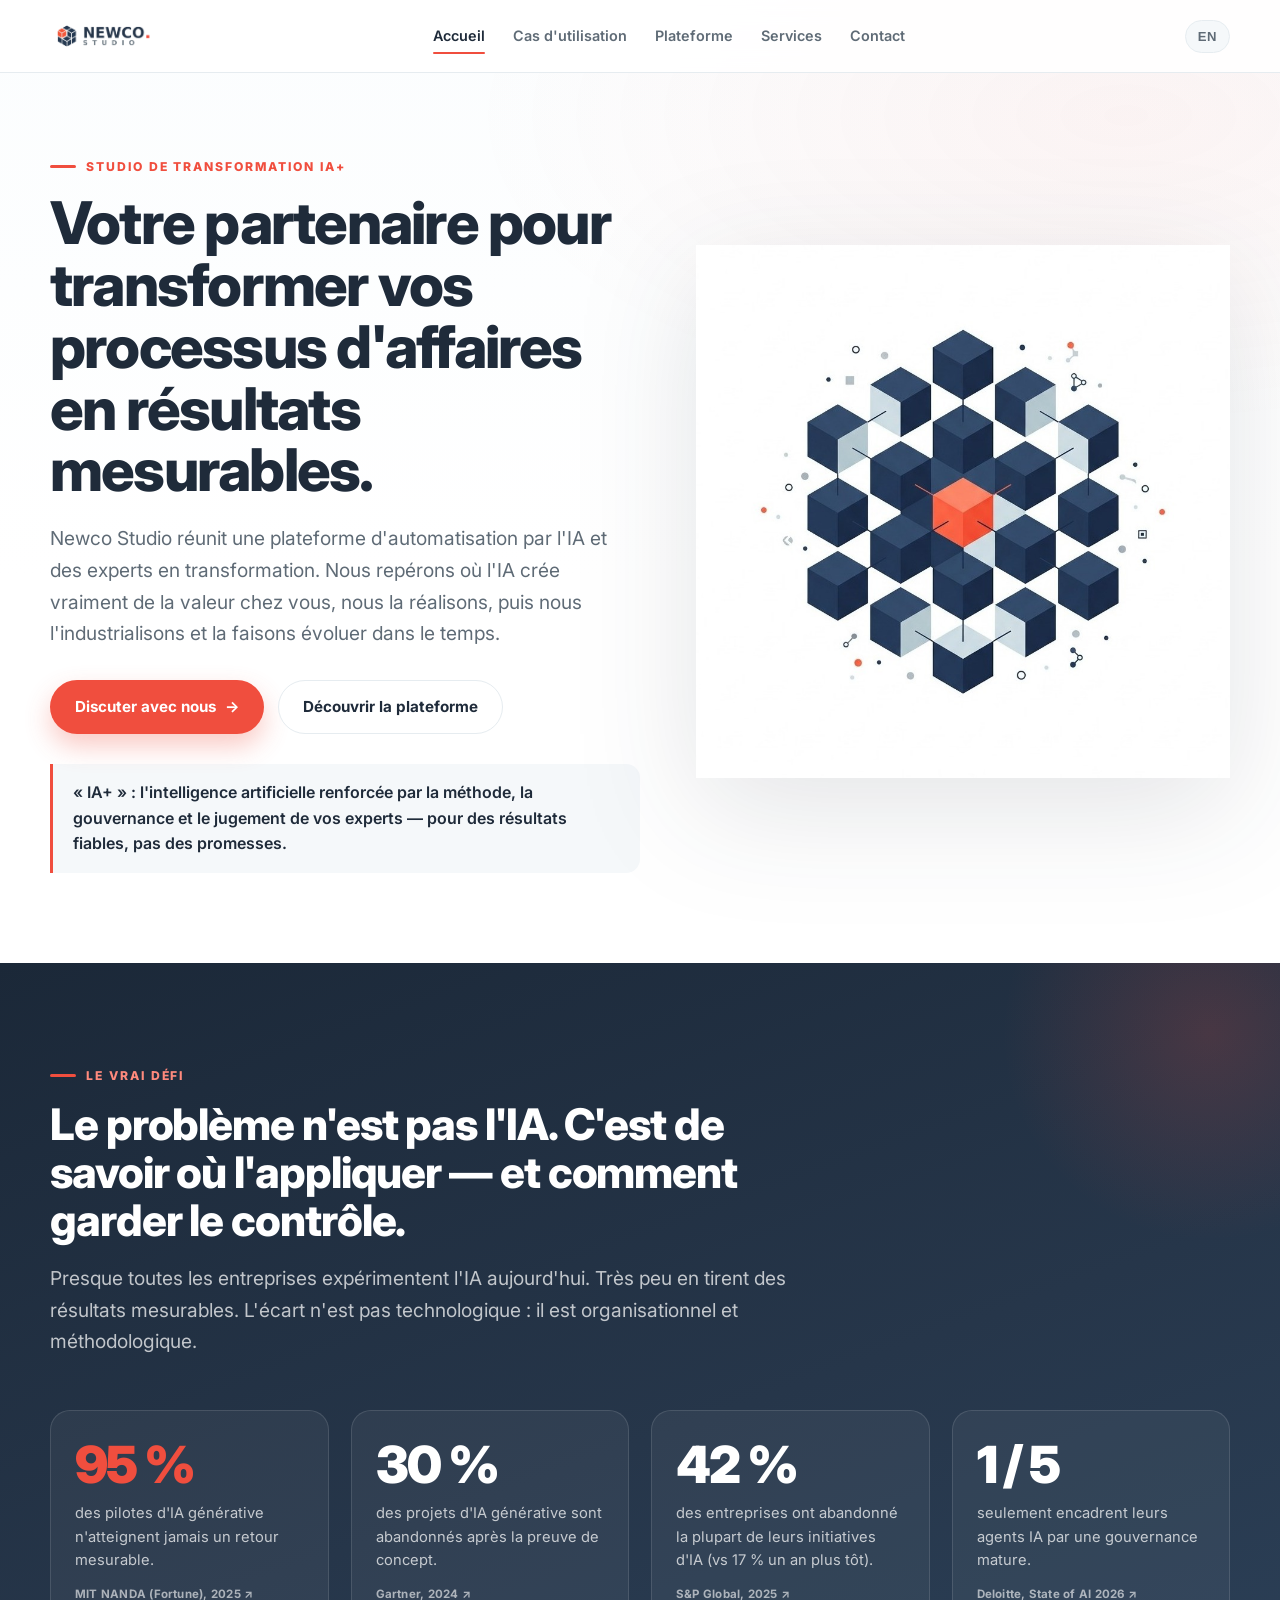
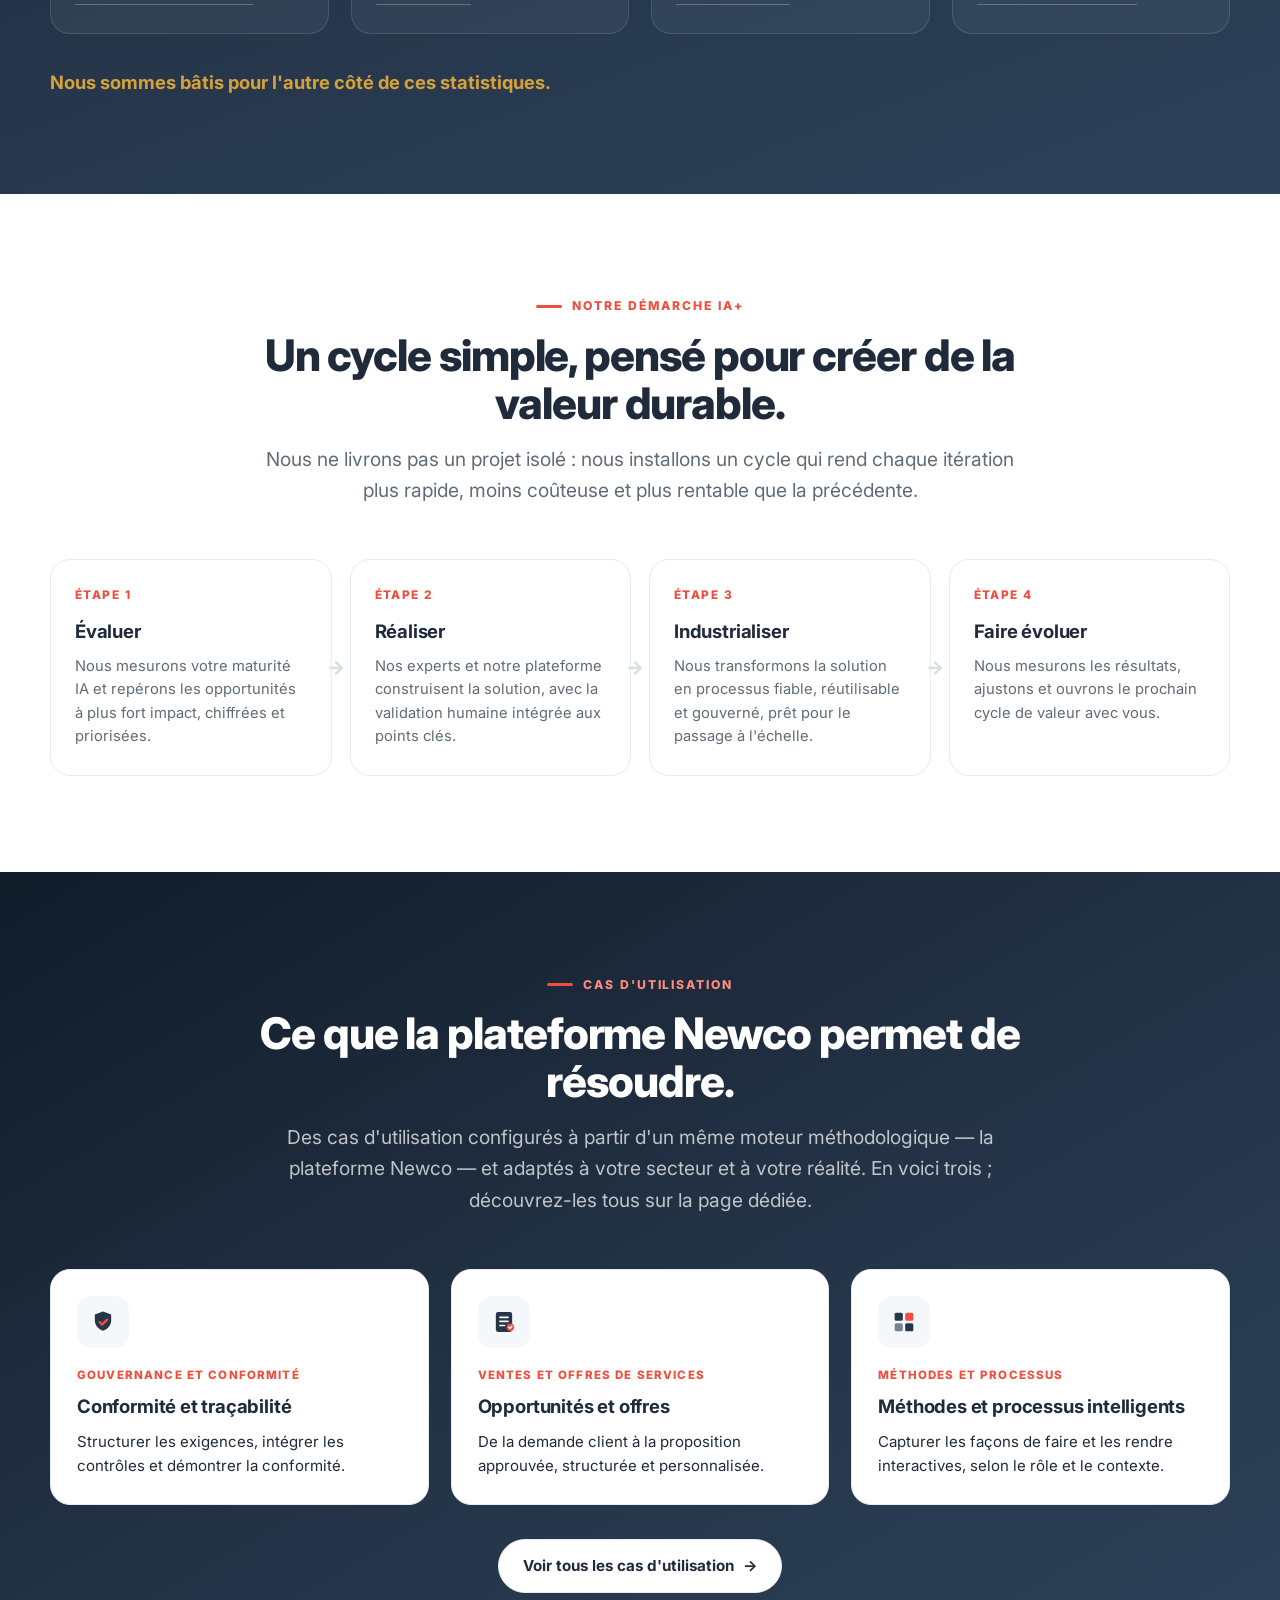
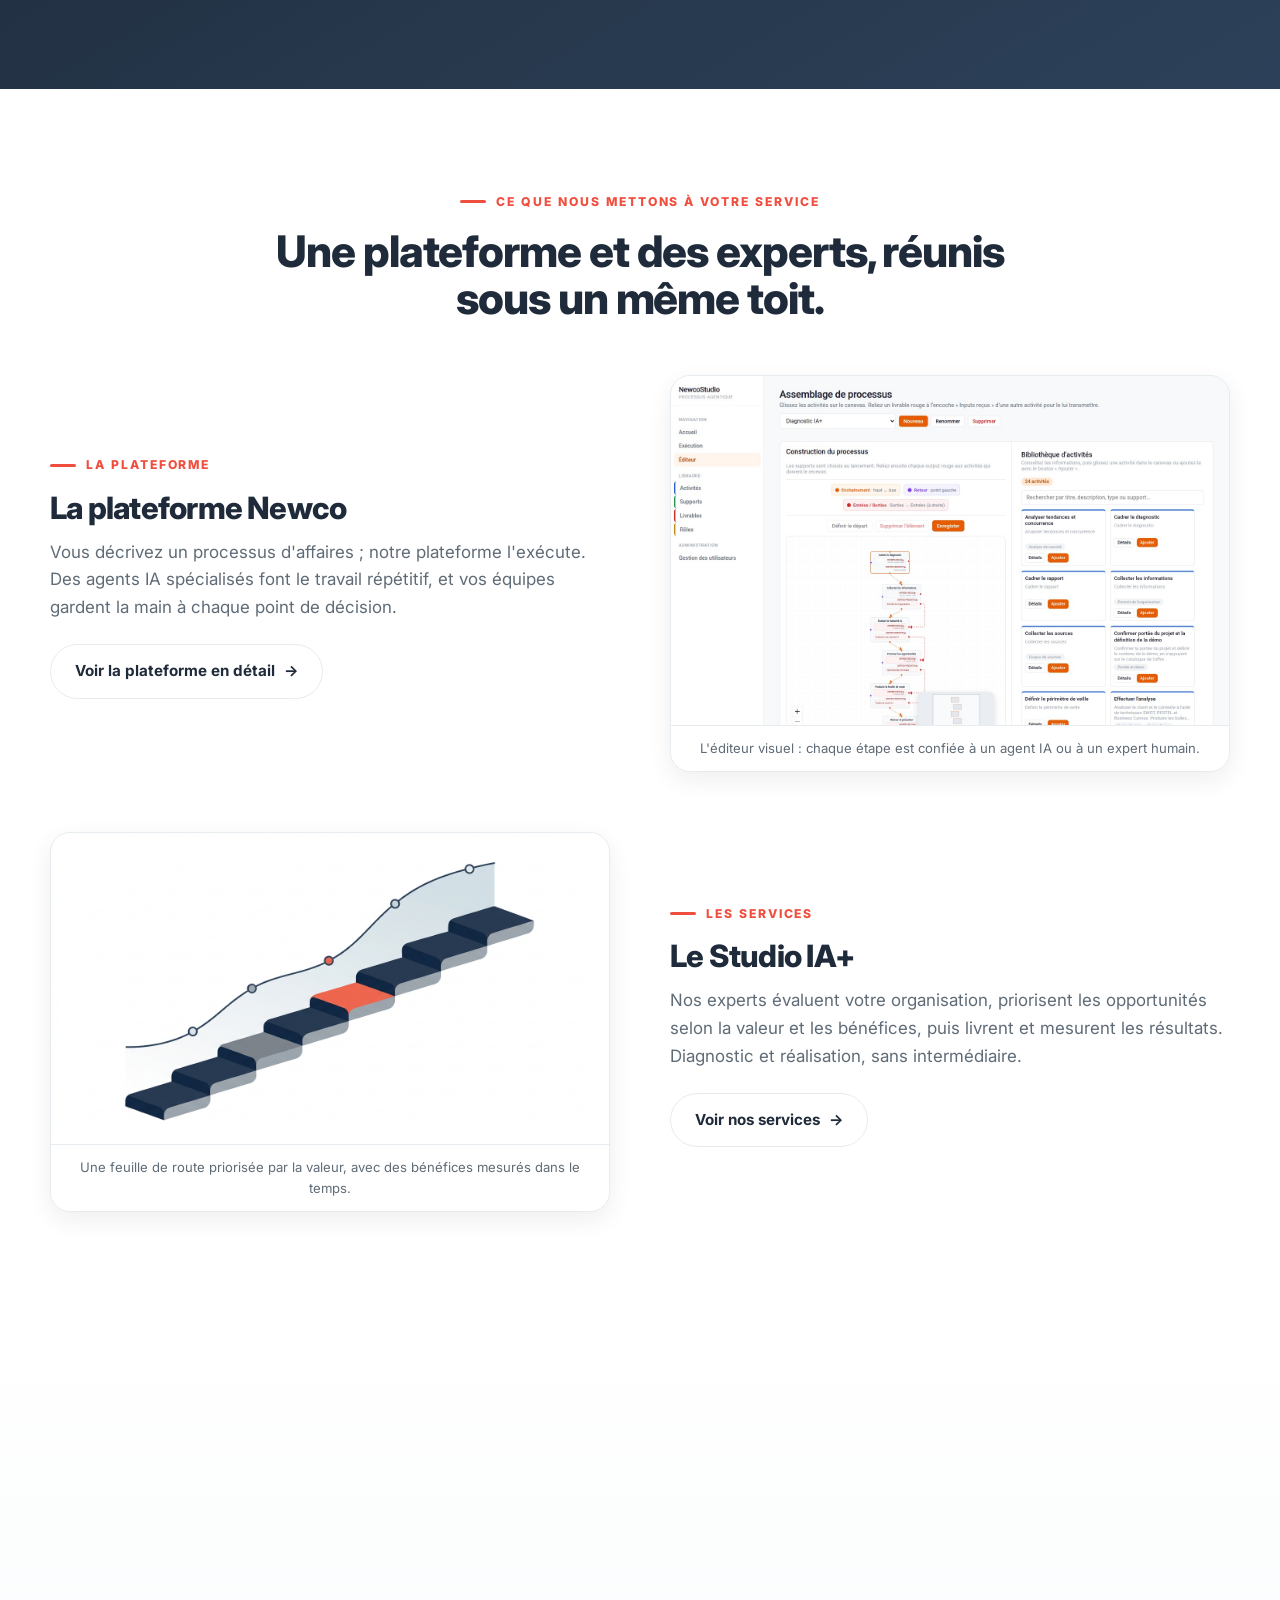
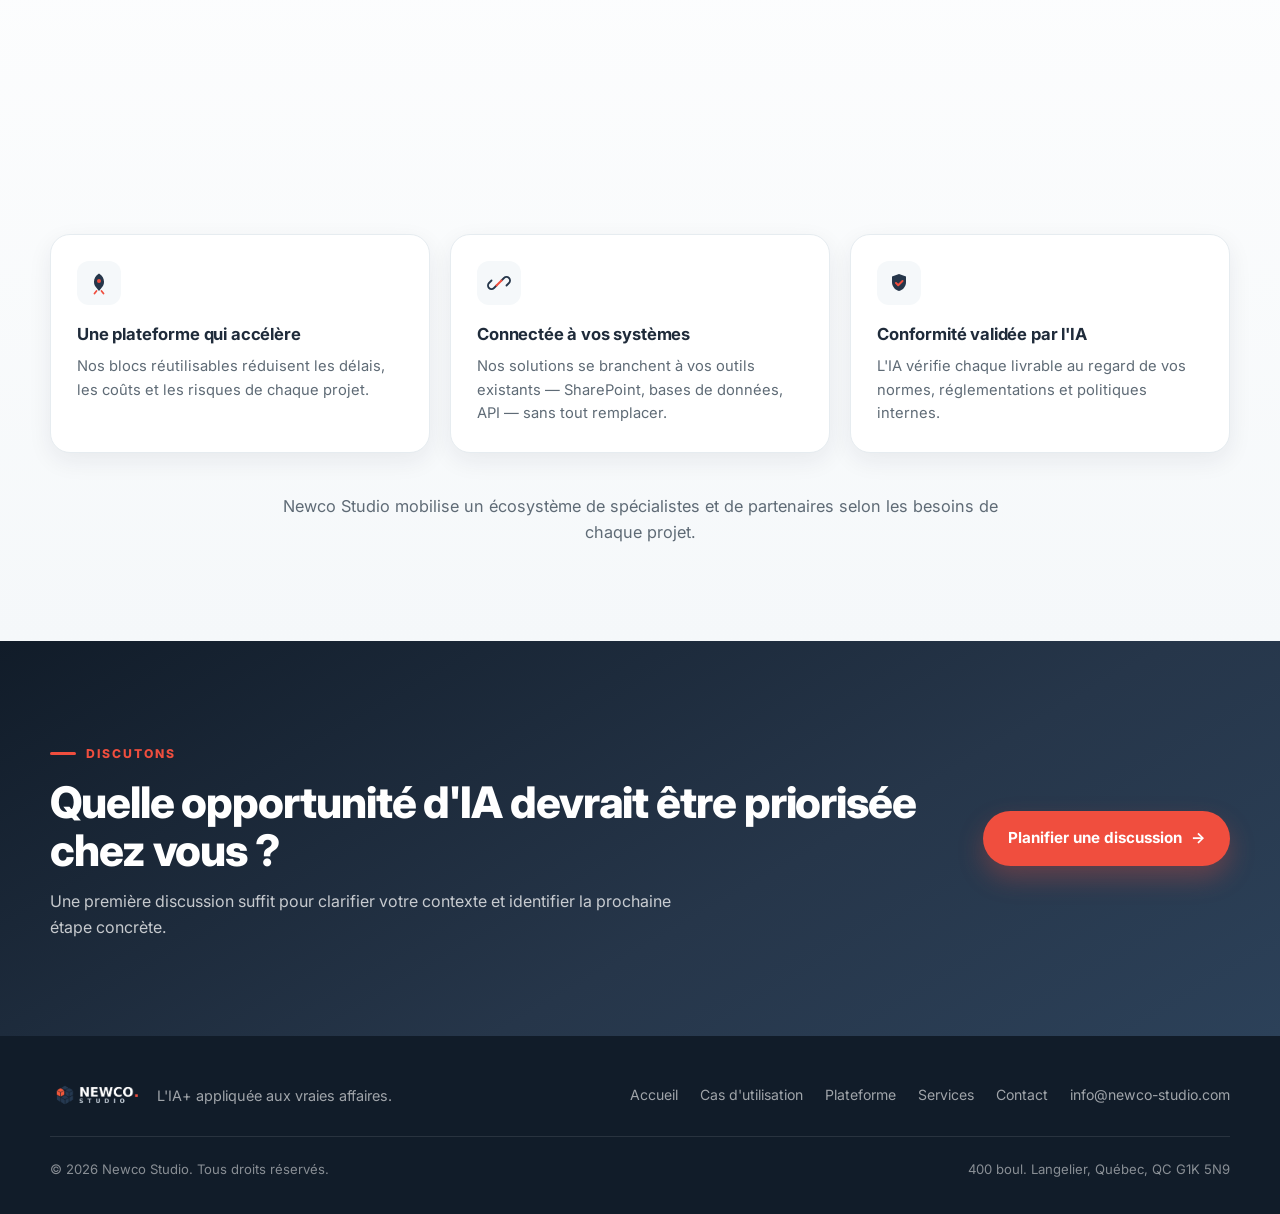
==== commit 8038a0a5: "feat: refine website use case navigation - Limit the homepage to compliance, proposals, and methods " ====
--- a/index.html
+++ b/index.html
@@ -134,7 +134,7 @@
     <div class="section-head center reveal">
       <div class="eyebrow center-eb"><span class="fr">Cas d'utilisation</span><span class="en">Use cases</span></div>
       <h2><span class="fr">Ce que la plateforme Newco permet de résoudre.</span><span class="en">What the Newco platform helps you solve.</span></h2>
-      <p class="lead" style="margin-top:16px"><span class="fr">Six cas d'utilisation configurés à partir d'un même moteur méthodologique — la plateforme Newco — et adaptés à votre secteur et à votre réalité.</span><span class="en">Six use cases configured from one methodological engine — the Newco platform — and tailored to your sector and reality.</span></p>
+      <p class="lead" style="margin-top:16px"><span class="fr">Des cas d'utilisation configurés à partir d'un même moteur méthodologique — la plateforme Newco — et adaptés à votre secteur et à votre réalité. En voici trois ; découvrez-les tous sur la page dédiée.</span><span class="en">Use cases configured from one methodological engine — the Newco platform — and tailored to your sector and reality. Here are three; explore them all on the dedicated page.</span></p>
     </div>
     <div class="cards">
       <a class="rcard reveal" href="use-cases.html#conformite" style="text-decoration:none;color:inherit">
@@ -155,24 +155,6 @@
         <h3><span class="fr">Méthodes et processus intelligents</span><span class="en">Smart methods &amp; processes</span></h3>
         <p><span class="fr">Capturer les façons de faire et les rendre interactives, selon le rôle et le contexte.</span><span class="en">Capture ways of working and make them interactive, by role and context.</span></p>
       </a>
-      <a class="rcard reveal" href="use-cases.html#connaissances" style="text-decoration:none;color:inherit">
-        <div class="ricon"><svg viewBox="0 0 24 24" fill="none"><path d="M12 3l8 4.5v9L12 21l-8-4.5v-9L12 3z" fill="#26364A"/><circle cx="12" cy="11" r="3" fill="#F04E3E"/><path d="M14 13.2l2.4 2.4" stroke="#F04E3E" stroke-width="1.8" stroke-linecap="round"/></svg></div>
-        <div class="rsector"><span class="fr">Connaissances</span><span class="en">Knowledge</span></div>
-        <h3><span class="fr">Base de connaissances intelligente</span><span class="en">Smart knowledge base</span></h3>
-        <p><span class="fr">Trouver et exploiter les connaissances internes, avec sources vérifiables et droits par rôle.</span><span class="en">Find and use internal knowledge, with verifiable sources and role-based access.</span></p>
-      </a>
-      <a class="rcard reveal" href="use-cases.html#collecte" style="text-decoration:none;color:inherit">
-        <div class="ricon"><svg viewBox="0 0 24 24" fill="none"><rect x="7" y="3" width="10" height="18" rx="2.4" fill="#26364A"/><rect x="9" y="6" width="6" height="8" rx="1" fill="#fff"/><circle cx="12" cy="17.5" r="1.4" fill="#F04E3E"/></svg></div>
-        <div class="rsector"><span class="fr">Terrain et collecte</span><span class="en">Field &amp; capture</span></div>
-        <h3><span class="fr">Collecte intelligente multimodale</span><span class="en">Multimodal smart capture</span></h3>
-        <p><span class="fr">Saisir sur le terrain formulaires, documents, voix, images et observations, même hors ligne, puis les structurer et les synchroniser automatiquement.</span><span class="en">Capture forms, documents, voice, images and observations in the field, even offline, then structure and sync them automatically.</span></p>
-      </a>
-      <a class="rcard reveal" href="use-cases.html#veille" style="text-decoration:none;color:inherit">
-        <div class="ricon"><svg viewBox="0 0 24 24" fill="none"><circle cx="11" cy="11" r="7.5" stroke="#26364A" stroke-width="1.8"/><path d="M11 11l4-3" stroke="#F04E3E" stroke-width="1.8" stroke-linecap="round"/><circle cx="11" cy="11" r="1.6" fill="#F04E3E"/><path d="M16.5 16.5L20 20" stroke="#26364A" stroke-width="1.8" stroke-linecap="round"/></svg></div>
-        <div class="rsector"><span class="fr">Décision et stratégie</span><span class="en">Decision &amp; strategy</span></div>
-        <h3><span class="fr">Veille et intelligence stratégique</span><span class="en">Market &amp; strategic intelligence</span></h3>
-        <p><span class="fr">Surveiller marchés, concurrents, technologies et normes pour des alertes et synthèses décisionnelles.</span><span class="en">Monitor markets, competitors, technologies and standards for decision-ready alerts and briefs.</span></p>
-      </a>
     </div>
     <div style="text-align:center;margin-top:34px" class="reveal">
       <a class="btn btn-ghost btn-arrow" href="use-cases.html"><span class="fr">Voir tous les cas d'utilisation</span><span class="en">See all use cases</span></a>
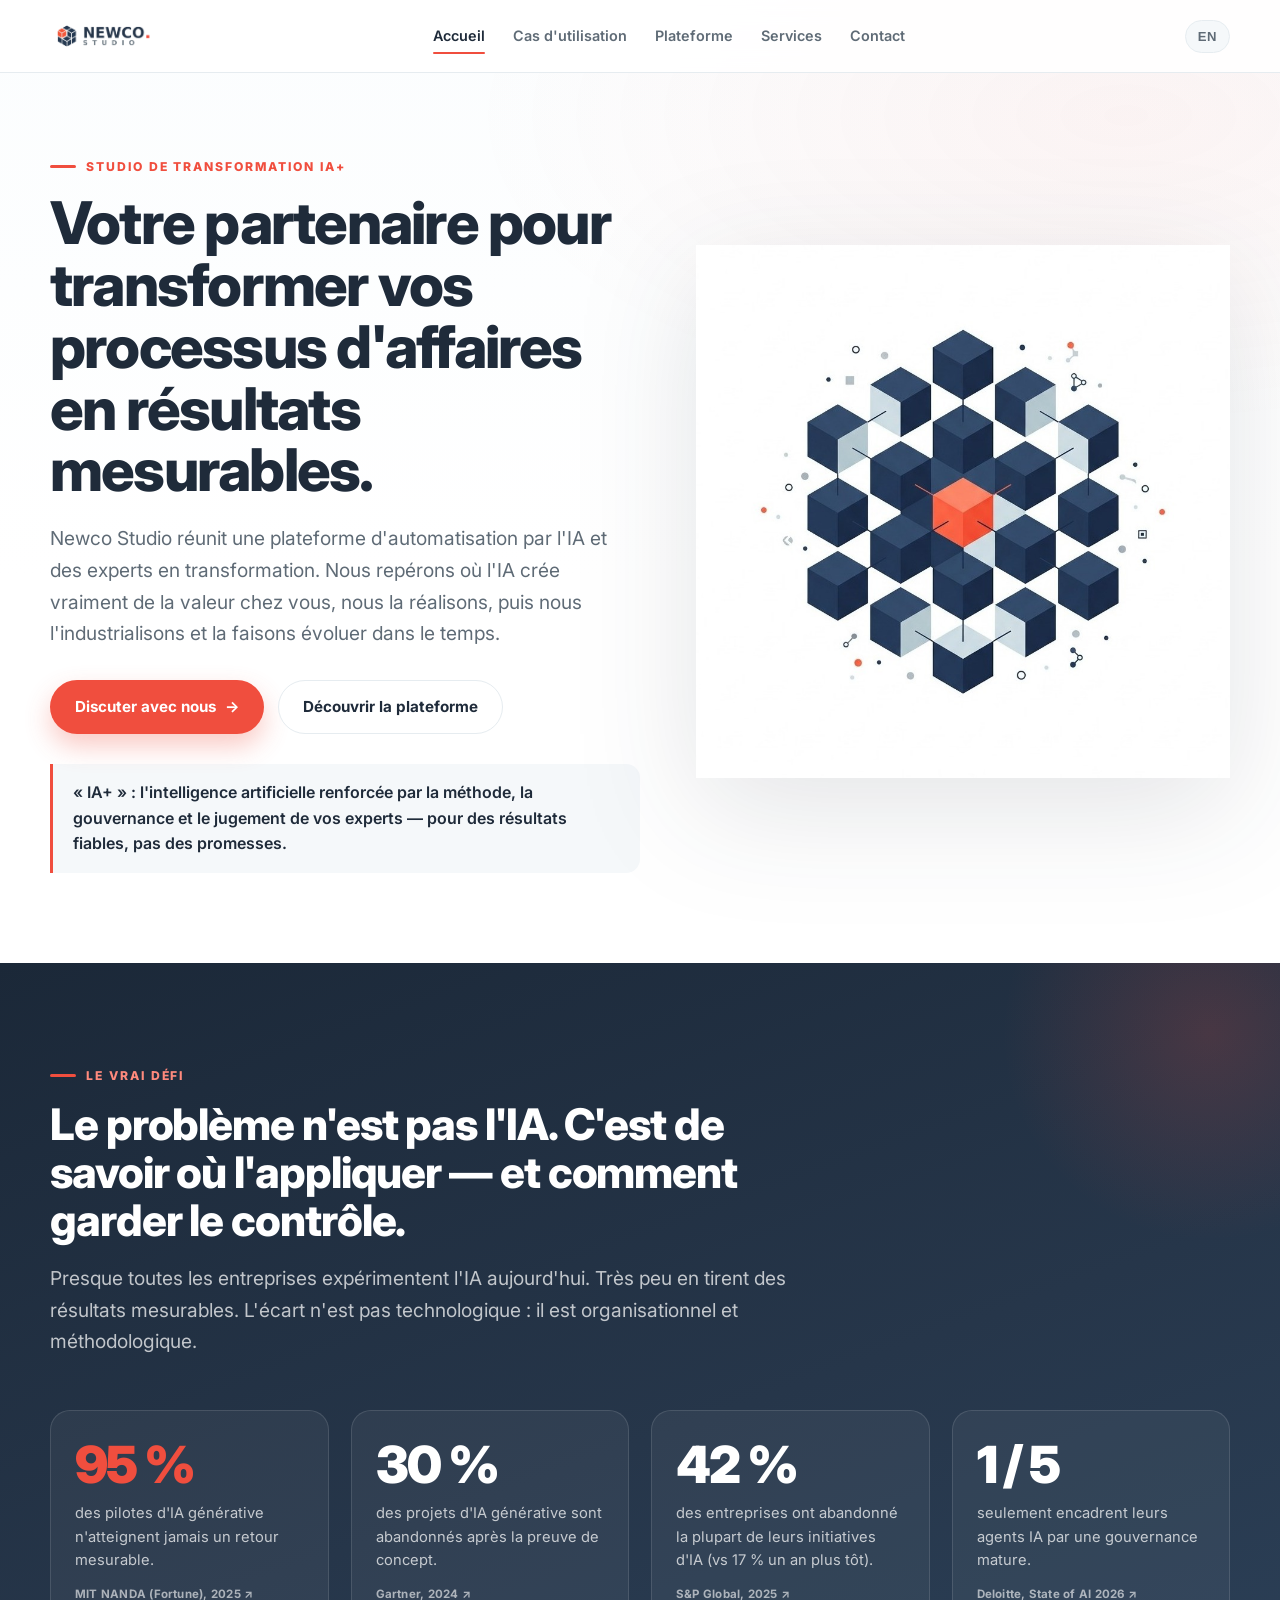
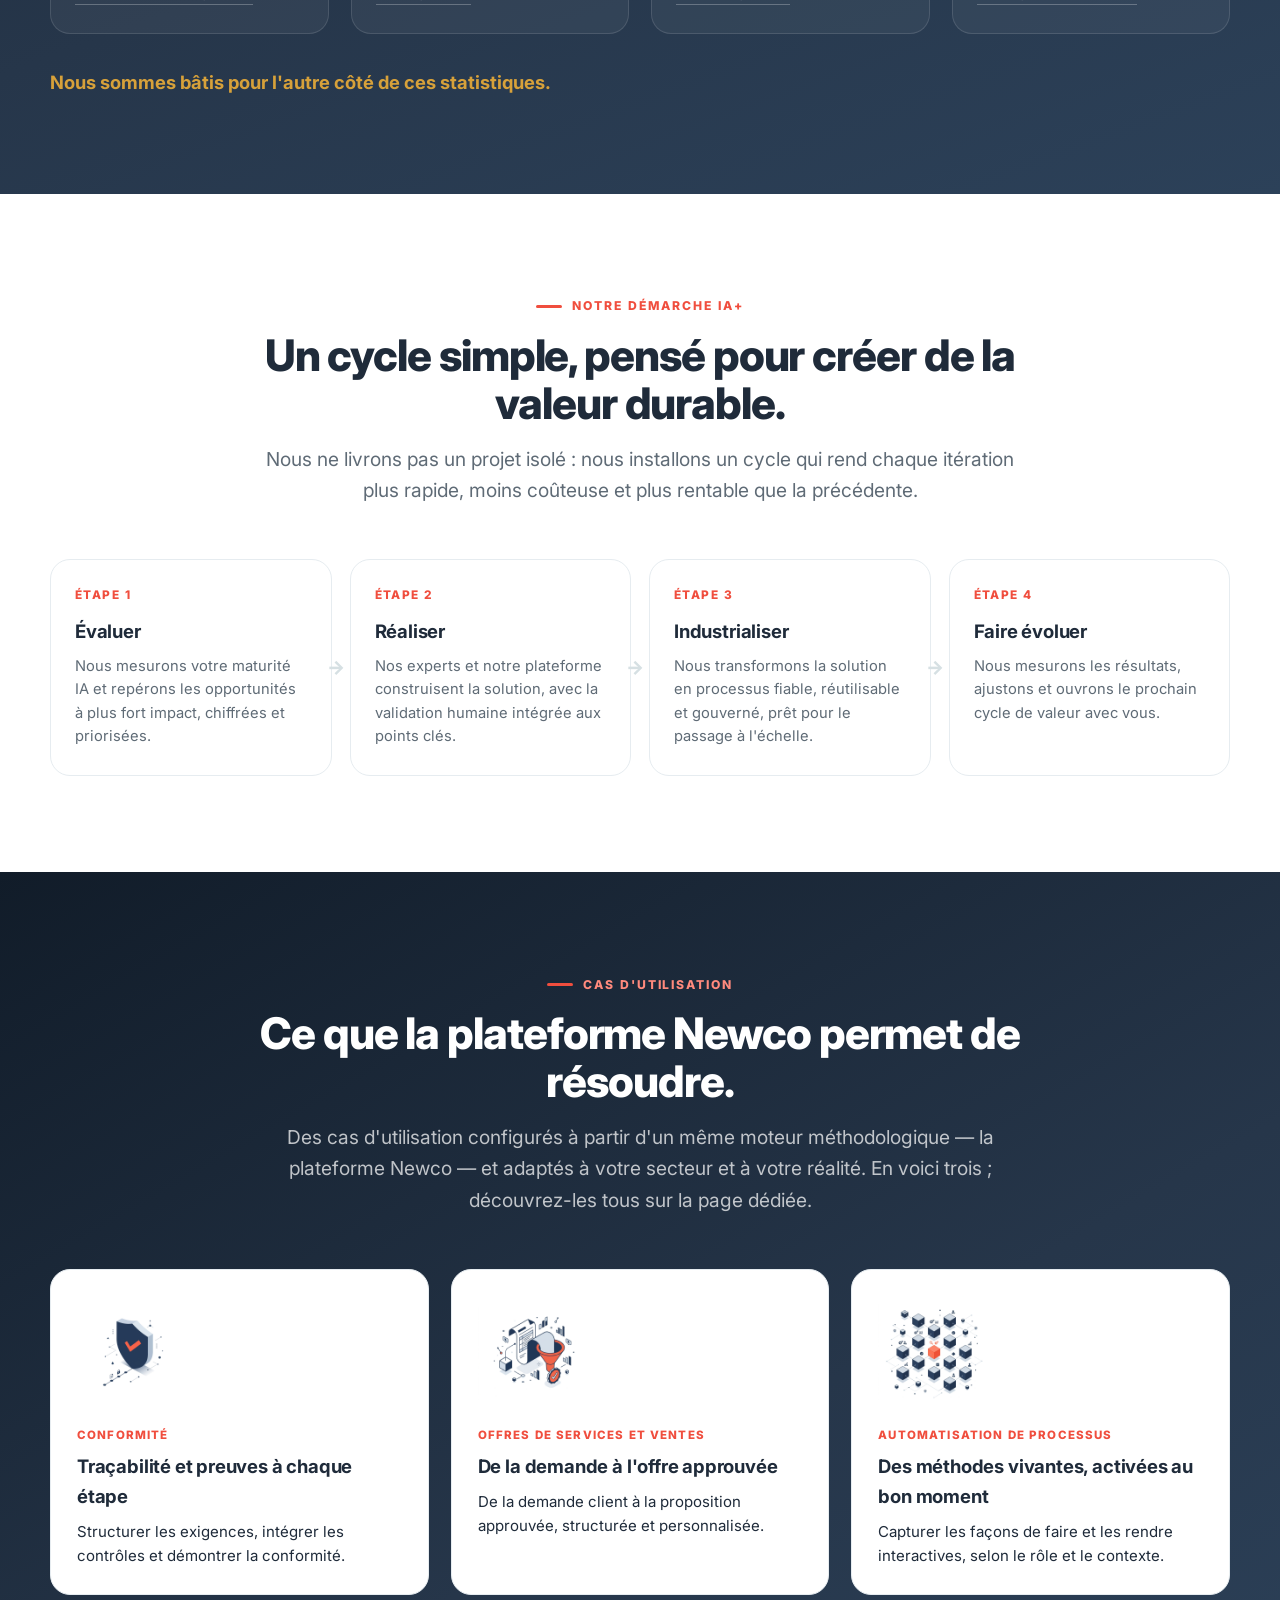
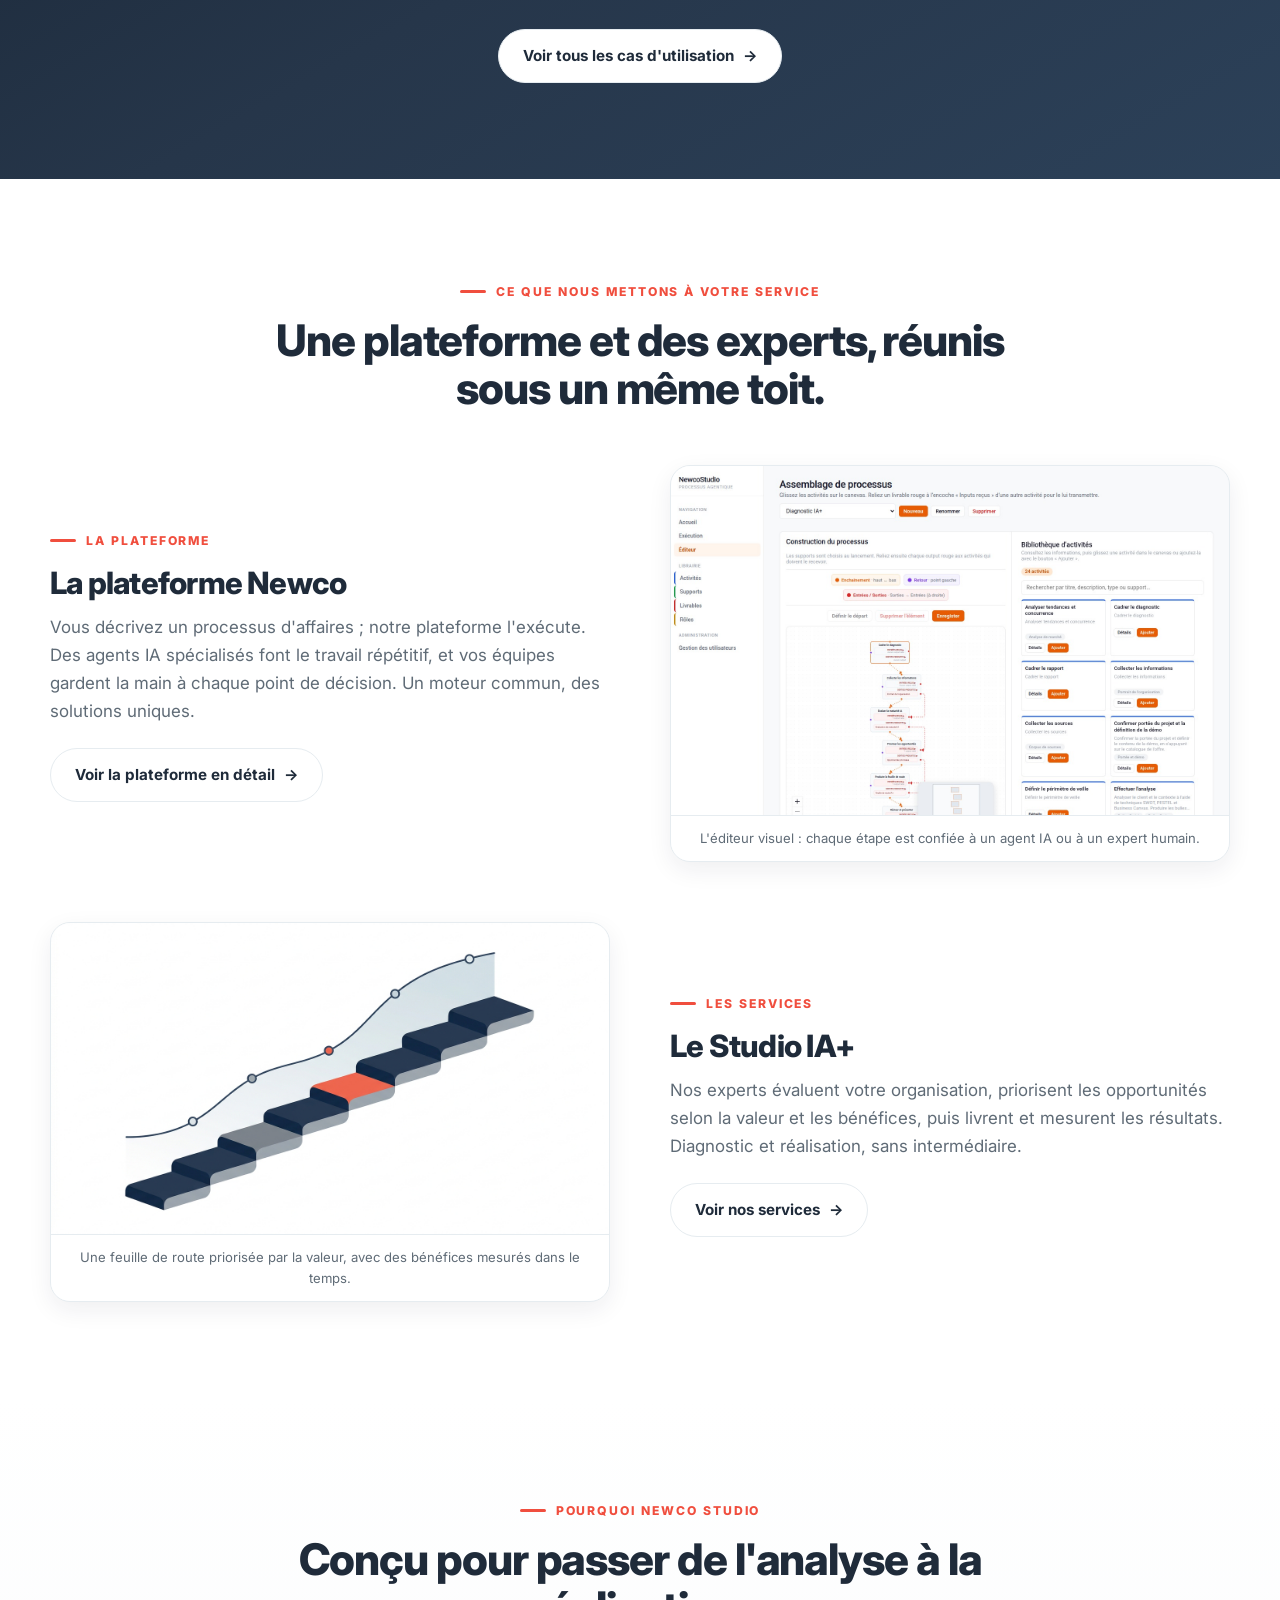
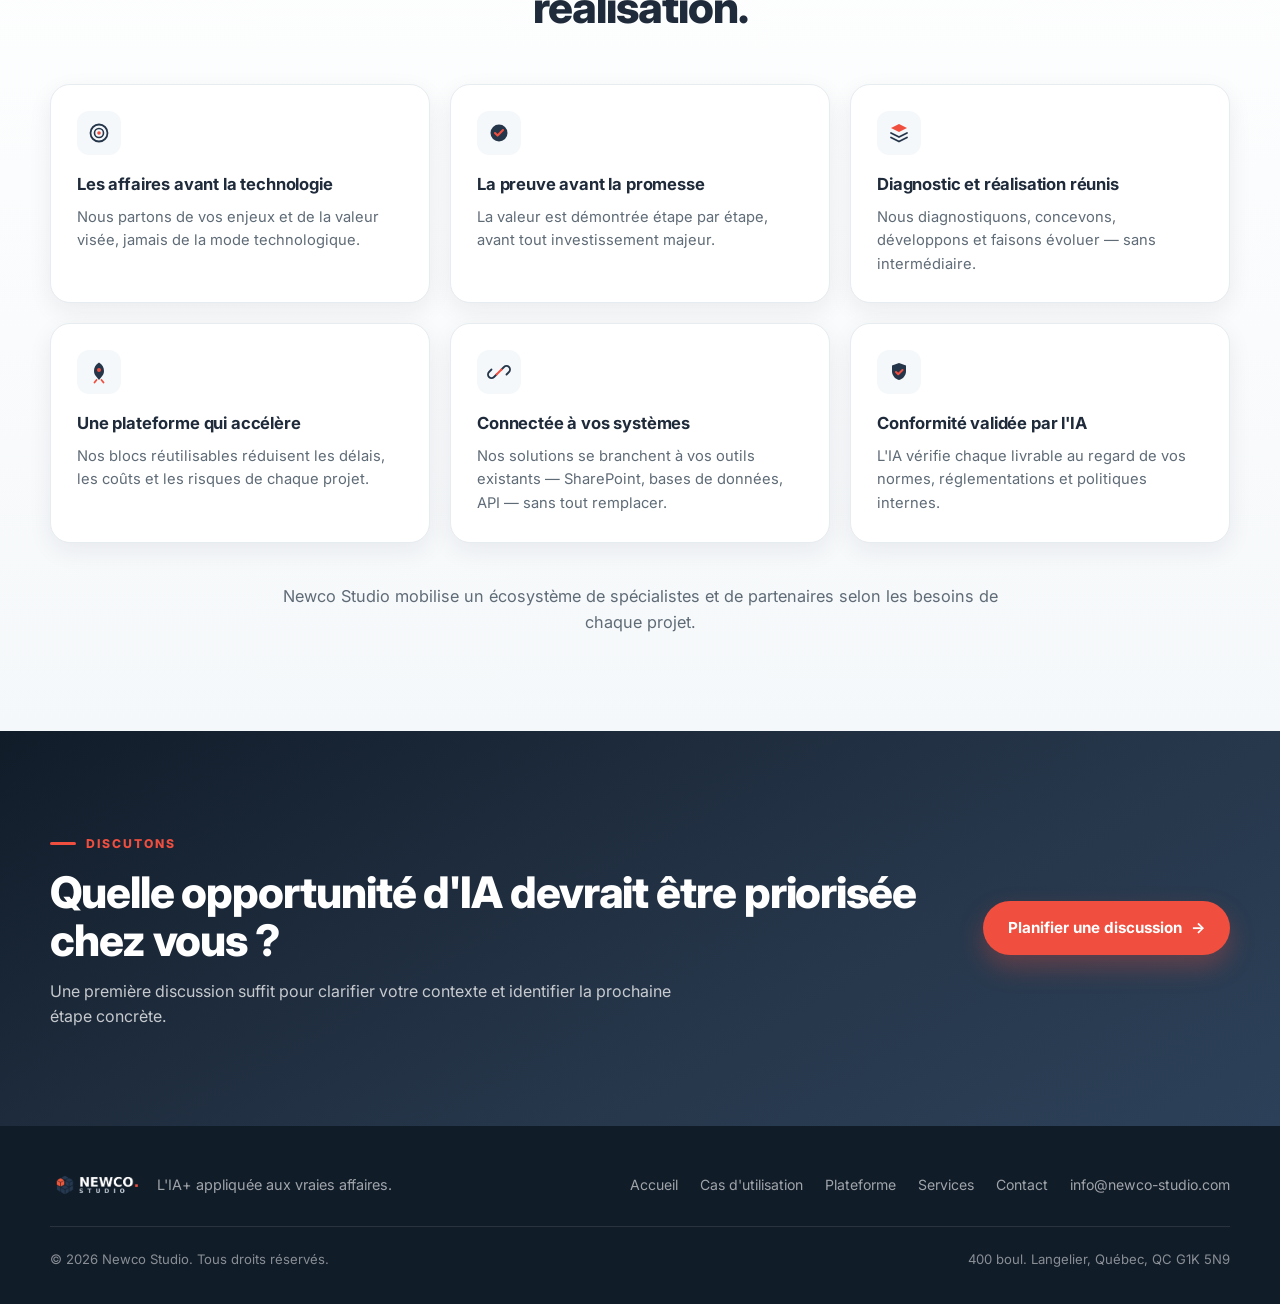
==== commit 73ef24cc: "feat: refine use case content and card visuals - Update use case names, descriptions, and bilingual " ====
--- a/index.html
+++ b/index.html
@@ -138,21 +138,21 @@
     </div>
     <div class="cards">
       <a class="rcard reveal" href="use-cases.html#conformite" style="text-decoration:none;color:inherit">
-        <div class="ricon"><svg viewBox="0 0 24 24" fill="none"><path d="M12 3l7 2.5v5c0 4.2-2.9 7.7-7 9-4.1-1.3-7-4.8-7-9v-5L12 3z" fill="#26364A"/><path d="M9 12l2.2 2.2L15.5 10" stroke="#F04E3E" stroke-width="2" stroke-linecap="round" stroke-linejoin="round"/></svg></div>
-        <div class="rsector"><span class="fr">Gouvernance et conformité</span><span class="en">Governance &amp; compliance</span></div>
-        <h3><span class="fr">Conformité et traçabilité</span><span class="en">Compliance &amp; traceability</span></h3>
+        <img class="rcard-img" src="images/prod-conformite.jpg" alt="" loading="lazy">
+        <div class="rsector"><span class="fr">Conformité</span><span class="en">Compliance</span></div>
+        <h3><span class="fr">Traçabilité et preuves à chaque étape</span><span class="en">Traceability and evidence at every step</span></h3>
         <p><span class="fr">Structurer les exigences, intégrer les contrôles et démontrer la conformité.</span><span class="en">Structure requirements, embed controls and prove compliance.</span></p>
       </a>
       <a class="rcard reveal" href="use-cases.html#offres" style="text-decoration:none;color:inherit">
-        <div class="ricon"><svg viewBox="0 0 24 24" fill="none"><rect x="5" y="3.5" width="14" height="17" rx="2" fill="#26364A"/><path d="M8.5 8h7M8.5 11.5h7M8.5 15h4" stroke="#fff" stroke-width="1.4" stroke-linecap="round"/><circle cx="17.5" cy="16.5" r="3.2" fill="#F04E3E"/><path d="M16.2 16.5l.9.9 1.7-1.8" stroke="#fff" stroke-width="1.3" stroke-linecap="round" stroke-linejoin="round"/></svg></div>
-        <div class="rsector"><span class="fr">Ventes et offres de services</span><span class="en">Sales &amp; service offerings</span></div>
-        <h3><span class="fr">Opportunités et offres</span><span class="en">Opportunities &amp; proposals</span></h3>
+        <img class="rcard-img" src="images/prod-offres.jpg" alt="" loading="lazy">
+        <div class="rsector"><span class="fr">Offres de services et ventes</span><span class="en">Service offerings &amp; sales</span></div>
+        <h3><span class="fr">De la demande à l'offre approuvée</span><span class="en">From request to approved proposal</span></h3>
         <p><span class="fr">De la demande client à la proposition approuvée, structurée et personnalisée.</span><span class="en">From client request to an approved, structured and tailored proposal.</span></p>
       </a>
       <a class="rcard reveal" href="use-cases.html#methodes" style="text-decoration:none;color:inherit">
-        <div class="ricon"><svg viewBox="0 0 24 24" fill="none"><rect x="4" y="4" width="7" height="7" rx="1.4" fill="#26364A"/><rect x="13" y="4" width="7" height="7" rx="1.4" fill="#F04E3E"/><rect x="4" y="13" width="7" height="7" rx="1.4" fill="#26364A" opacity=".6"/><rect x="13" y="13" width="7" height="7" rx="1.4" fill="#26364A"/></svg></div>
-        <div class="rsector"><span class="fr">Méthodes et processus</span><span class="en">Methods &amp; processes</span></div>
-        <h3><span class="fr">Méthodes et processus intelligents</span><span class="en">Smart methods &amp; processes</span></h3>
+        <img class="rcard-img" src="images/prod-methodes.jpg" alt="" loading="lazy">
+        <div class="rsector"><span class="fr">Automatisation de processus</span><span class="en">Process automation</span></div>
+        <h3><span class="fr">Des méthodes vivantes, activées au bon moment</span><span class="en">Living methods, activated at the right moment</span></h3>
         <p><span class="fr">Capturer les façons de faire et les rendre interactives, selon le rôle et le contexte.</span><span class="en">Capture ways of working and make them interactive, by role and context.</span></p>
       </a>
     </div>
@@ -173,7 +173,7 @@
       <div class="reveal">
         <div class="eyebrow"><span class="fr">La plateforme</span><span class="en">The platform</span></div>
         <h2 style="font-size:clamp(1.5rem,2.4vw,2rem)"><span class="fr">La plateforme Newco</span><span class="en">The Newco platform</span></h2>
-        <p class="lead" style="margin-top:14px;font-size:1.06rem"><span class="fr">Vous décrivez un processus d'affaires ; notre plateforme l'exécute. Des agents IA spécialisés font le travail répétitif, et vos équipes gardent la main à chaque point de décision.</span><span class="en">You describe a business process; our platform runs it. Specialized AI agents handle the repetitive work, and your teams keep control at every decision point.</span></p>
+        <p class="lead" style="margin-top:14px;font-size:1.06rem"><span class="fr">Vous décrivez un processus d'affaires ; notre plateforme l'exécute. Des agents IA spécialisés font le travail répétitif, et vos équipes gardent la main à chaque point de décision. Un moteur commun, des solutions uniques.</span><span class="en">You describe a business process; our platform runs it. Specialized AI agents handle the repetitive work, and your teams keep control at every decision point. One common engine, unique solutions.</span></p>
         <div style="margin-top:22px"><a class="btn btn-ghost btn-arrow" href="platform.html"><span class="fr">Voir la plateforme en détail</span><span class="en">Explore the platform</span></a></div>
       </div>
       <div class="split-media reveal">
--- a/styles.css
+++ b/styles.css
@@ -132,6 +132,7 @@
 .rcard:hover{transform:translateY(-5px);box-shadow:var(--shadow);border-color:transparent}
 .ricon{width:52px;height:52px;border-radius:14px;background:var(--soft);display:grid;place-items:center;margin-bottom:18px}
 .ricon svg{width:28px;height:28px}
+.rcard-img{display:block;width:112px;height:112px;object-fit:cover;border-radius:14px;margin-bottom:18px}
 .rsector{font-size:.72rem;font-weight:800;letter-spacing:.1em;text-transform:uppercase;color:var(--orange);margin-bottom:8px}
 .rcard h3{margin-bottom:8px}
 .rcard p{font-size:.94rem}
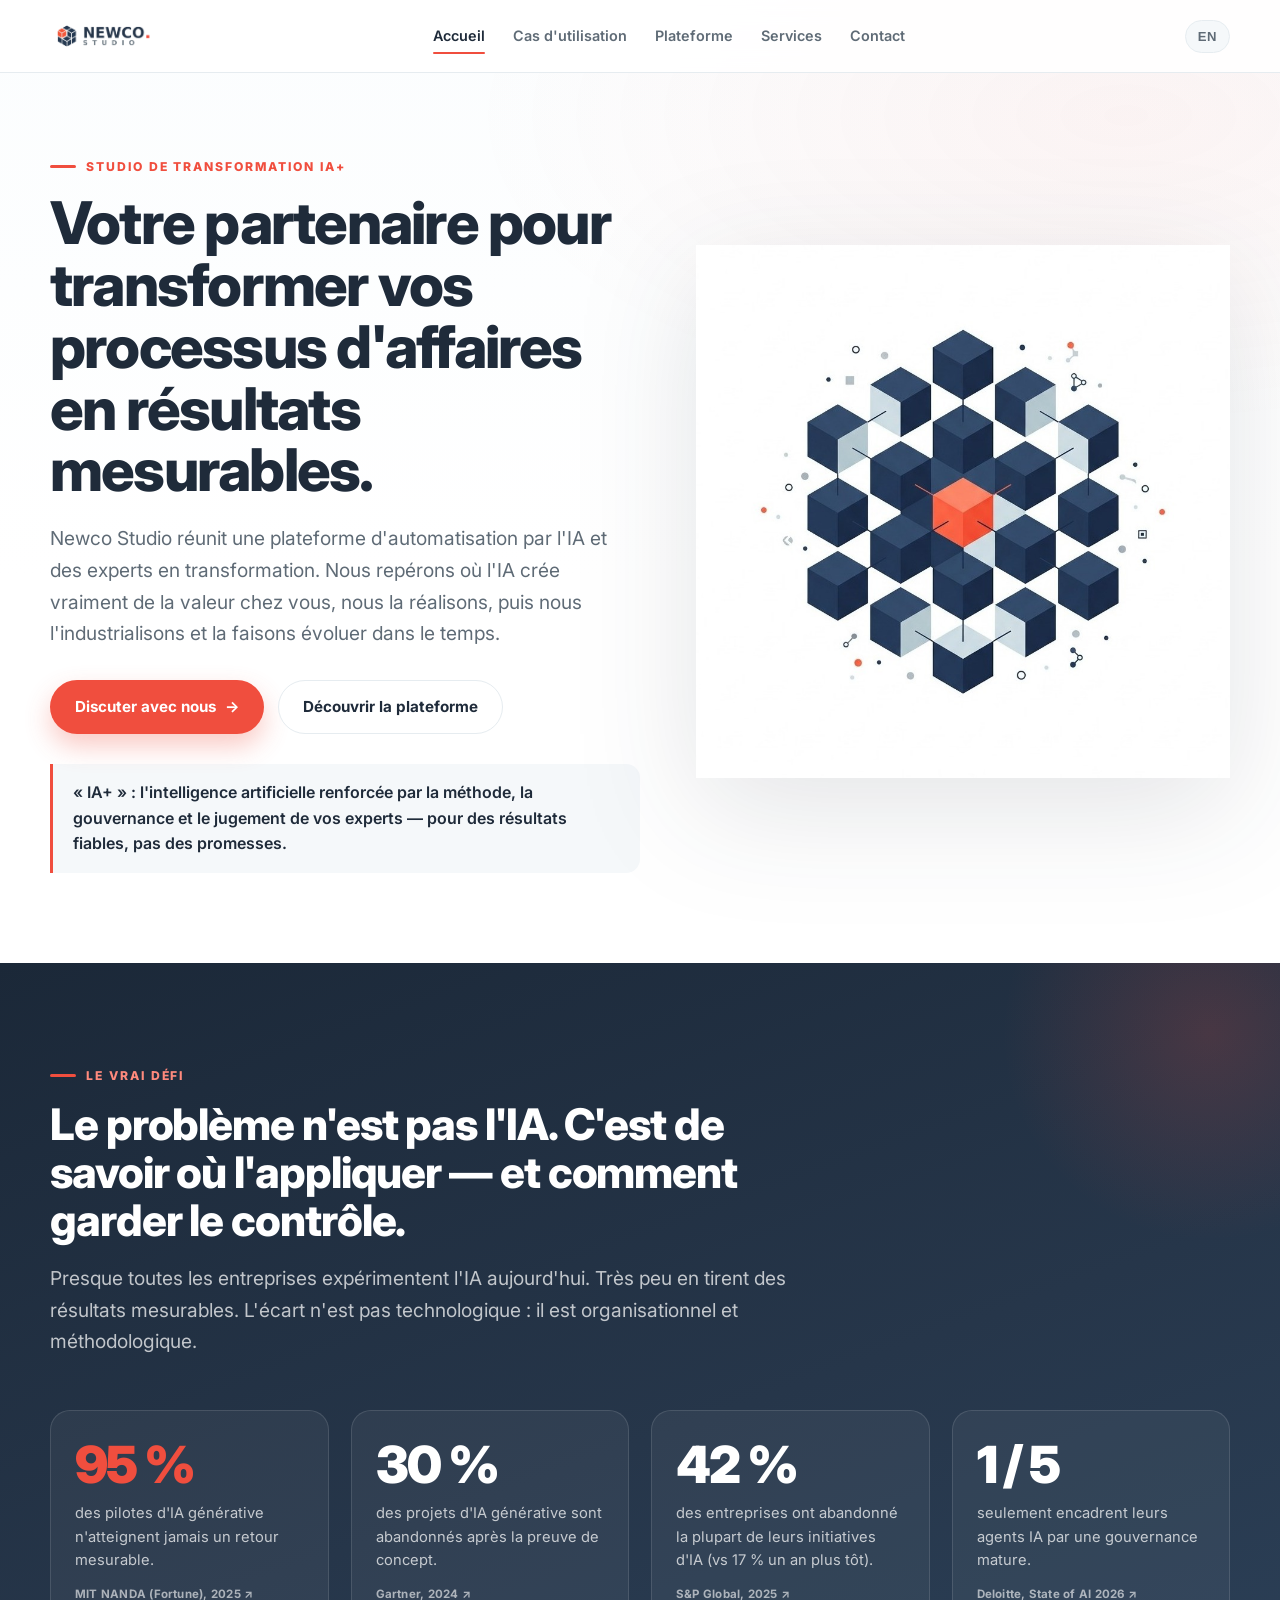
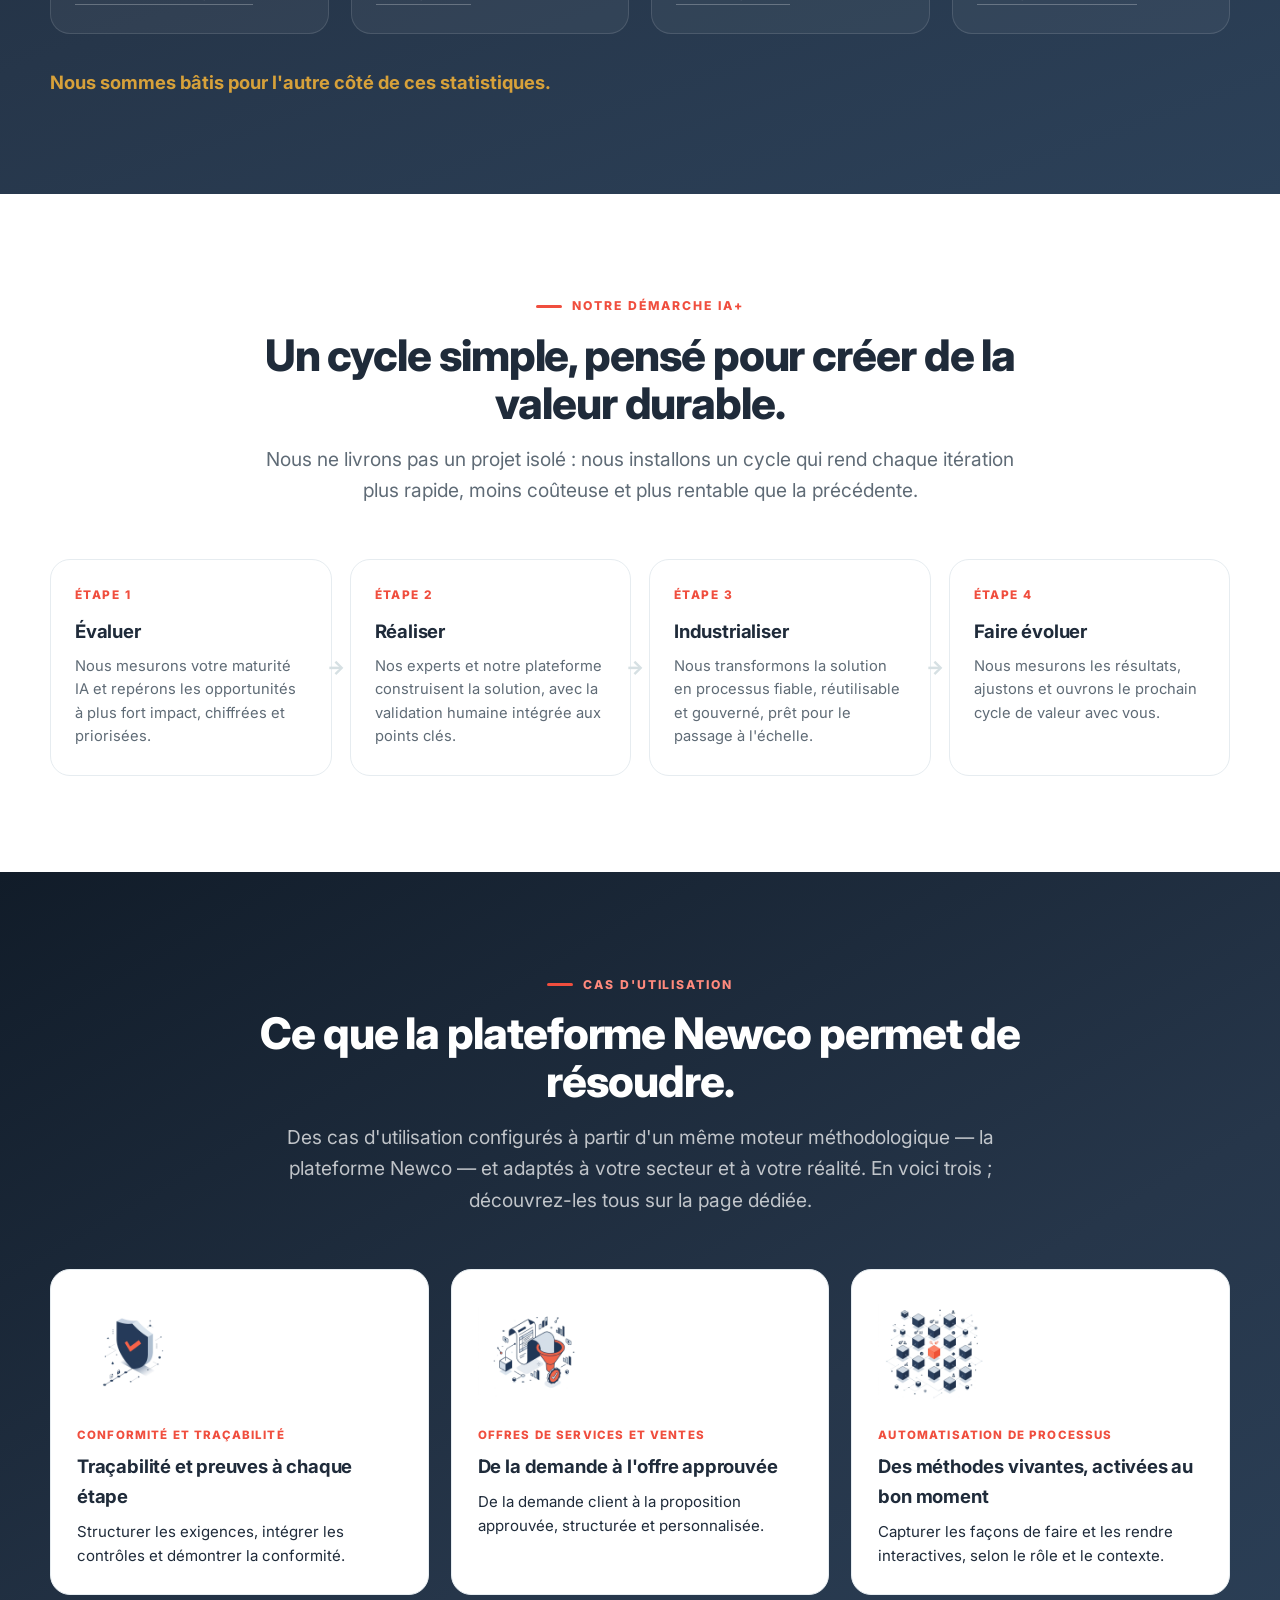
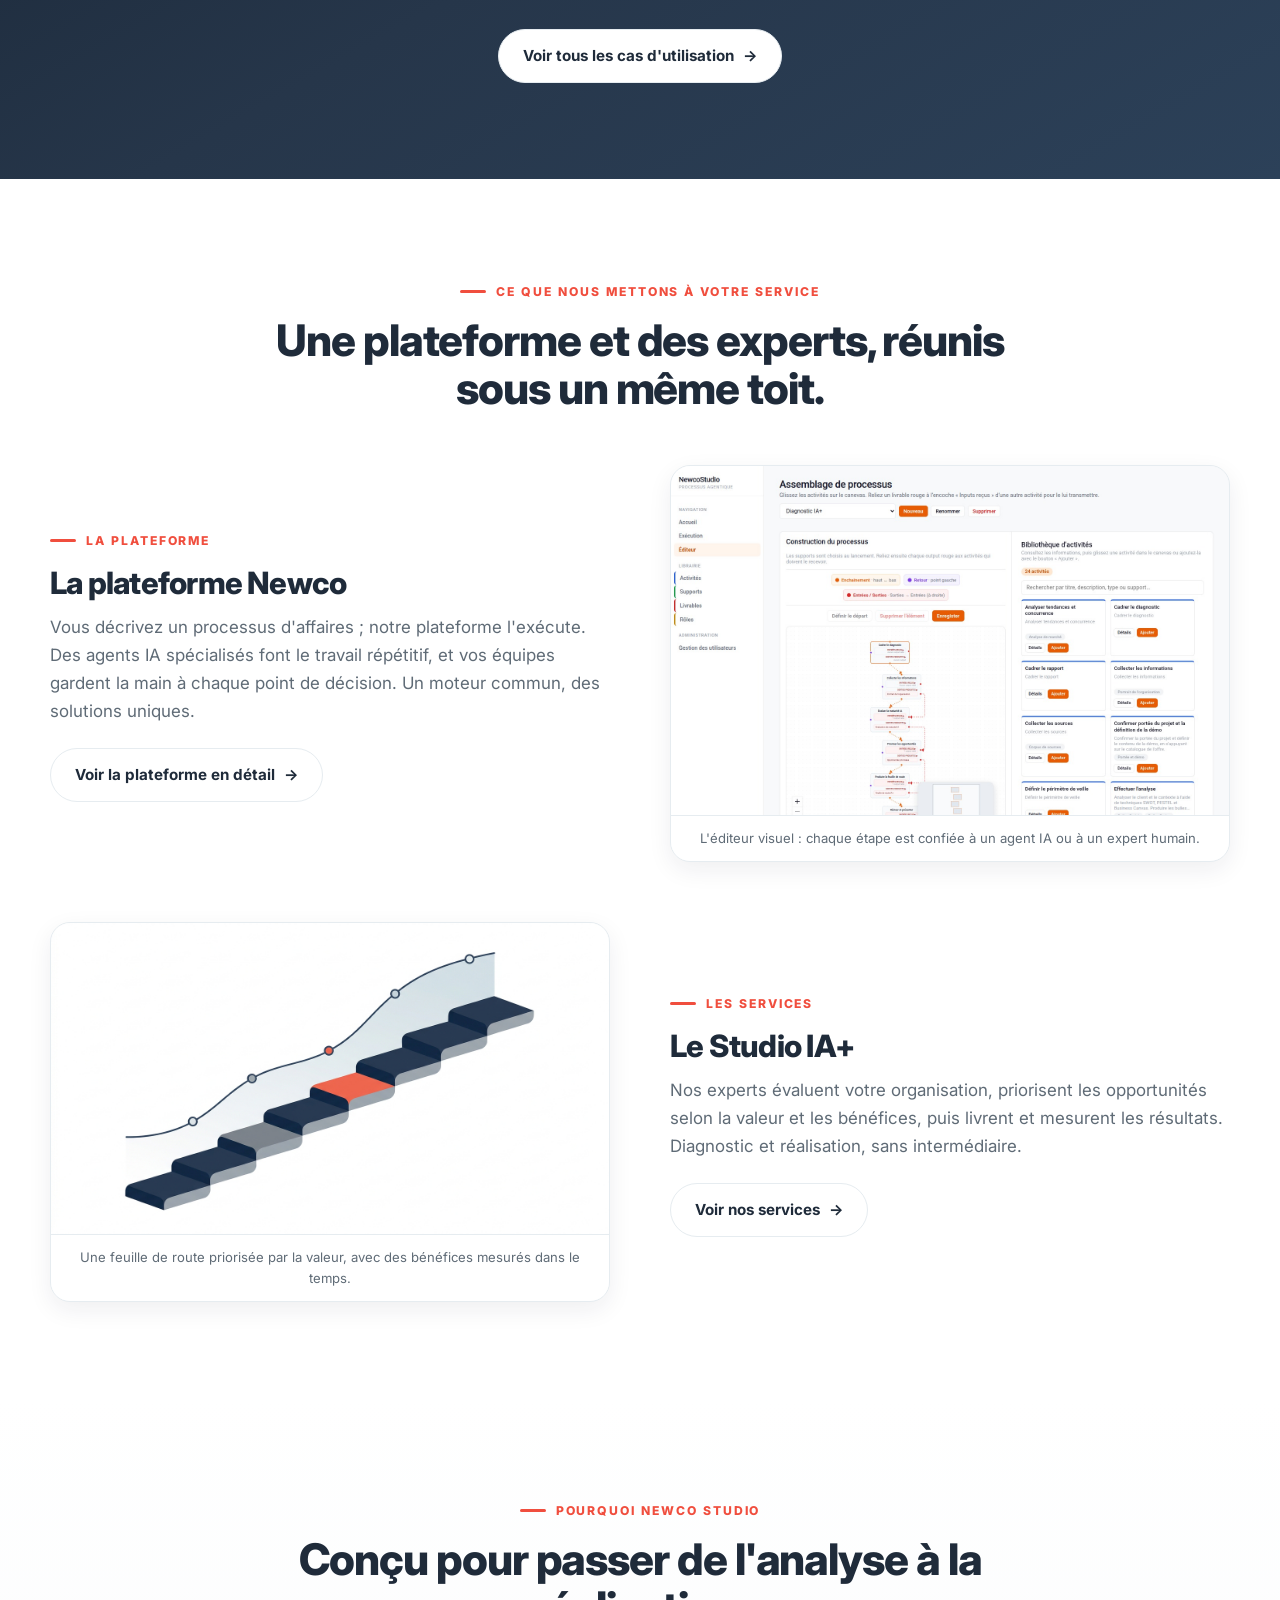
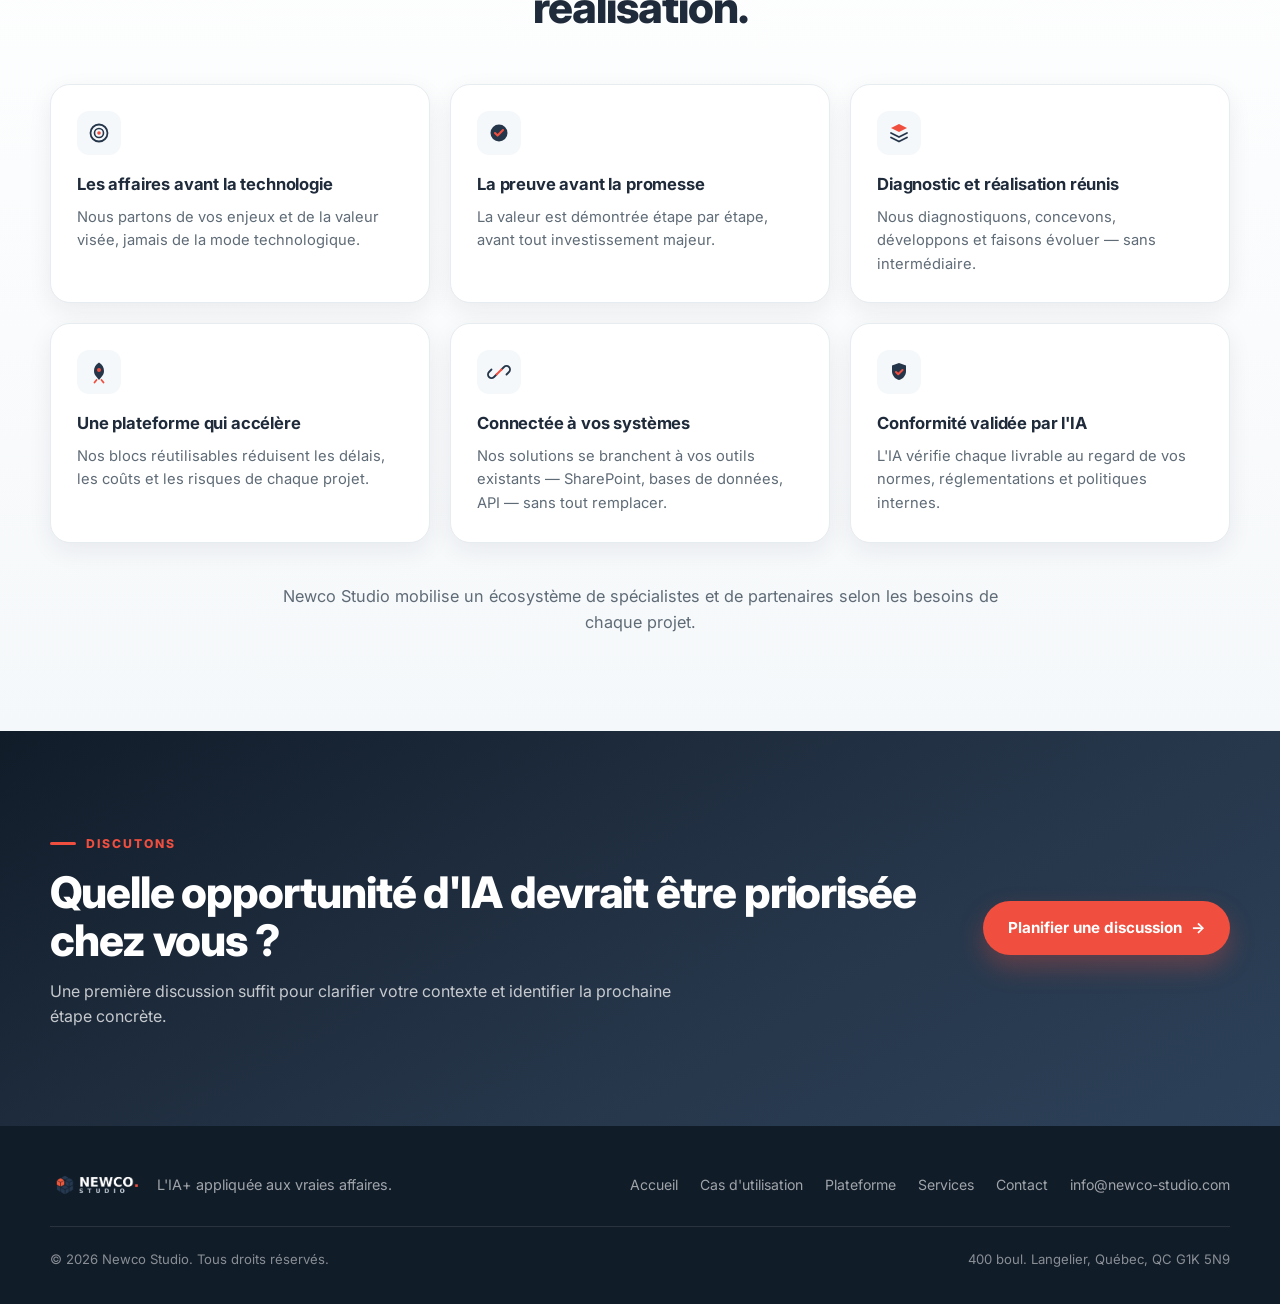
==== commit 28ce84da: "fix: align use case compliance labels - Use the Compliance and traceability label consistently on ho" ====
--- a/index.html
+++ b/index.html
@@ -139,7 +139,7 @@
     <div class="cards">
       <a class="rcard reveal" href="use-cases.html#conformite" style="text-decoration:none;color:inherit">
         <img class="rcard-img" src="images/prod-conformite.jpg" alt="" loading="lazy">
-        <div class="rsector"><span class="fr">Conformité</span><span class="en">Compliance</span></div>
+        <div class="rsector"><span class="fr">Conformité et traçabilité</span><span class="en">Compliance &amp; traceability</span></div>
         <h3><span class="fr">Traçabilité et preuves à chaque étape</span><span class="en">Traceability and evidence at every step</span></h3>
         <p><span class="fr">Structurer les exigences, intégrer les contrôles et démontrer la conformité.</span><span class="en">Structure requirements, embed controls and prove compliance.</span></p>
       </a>
